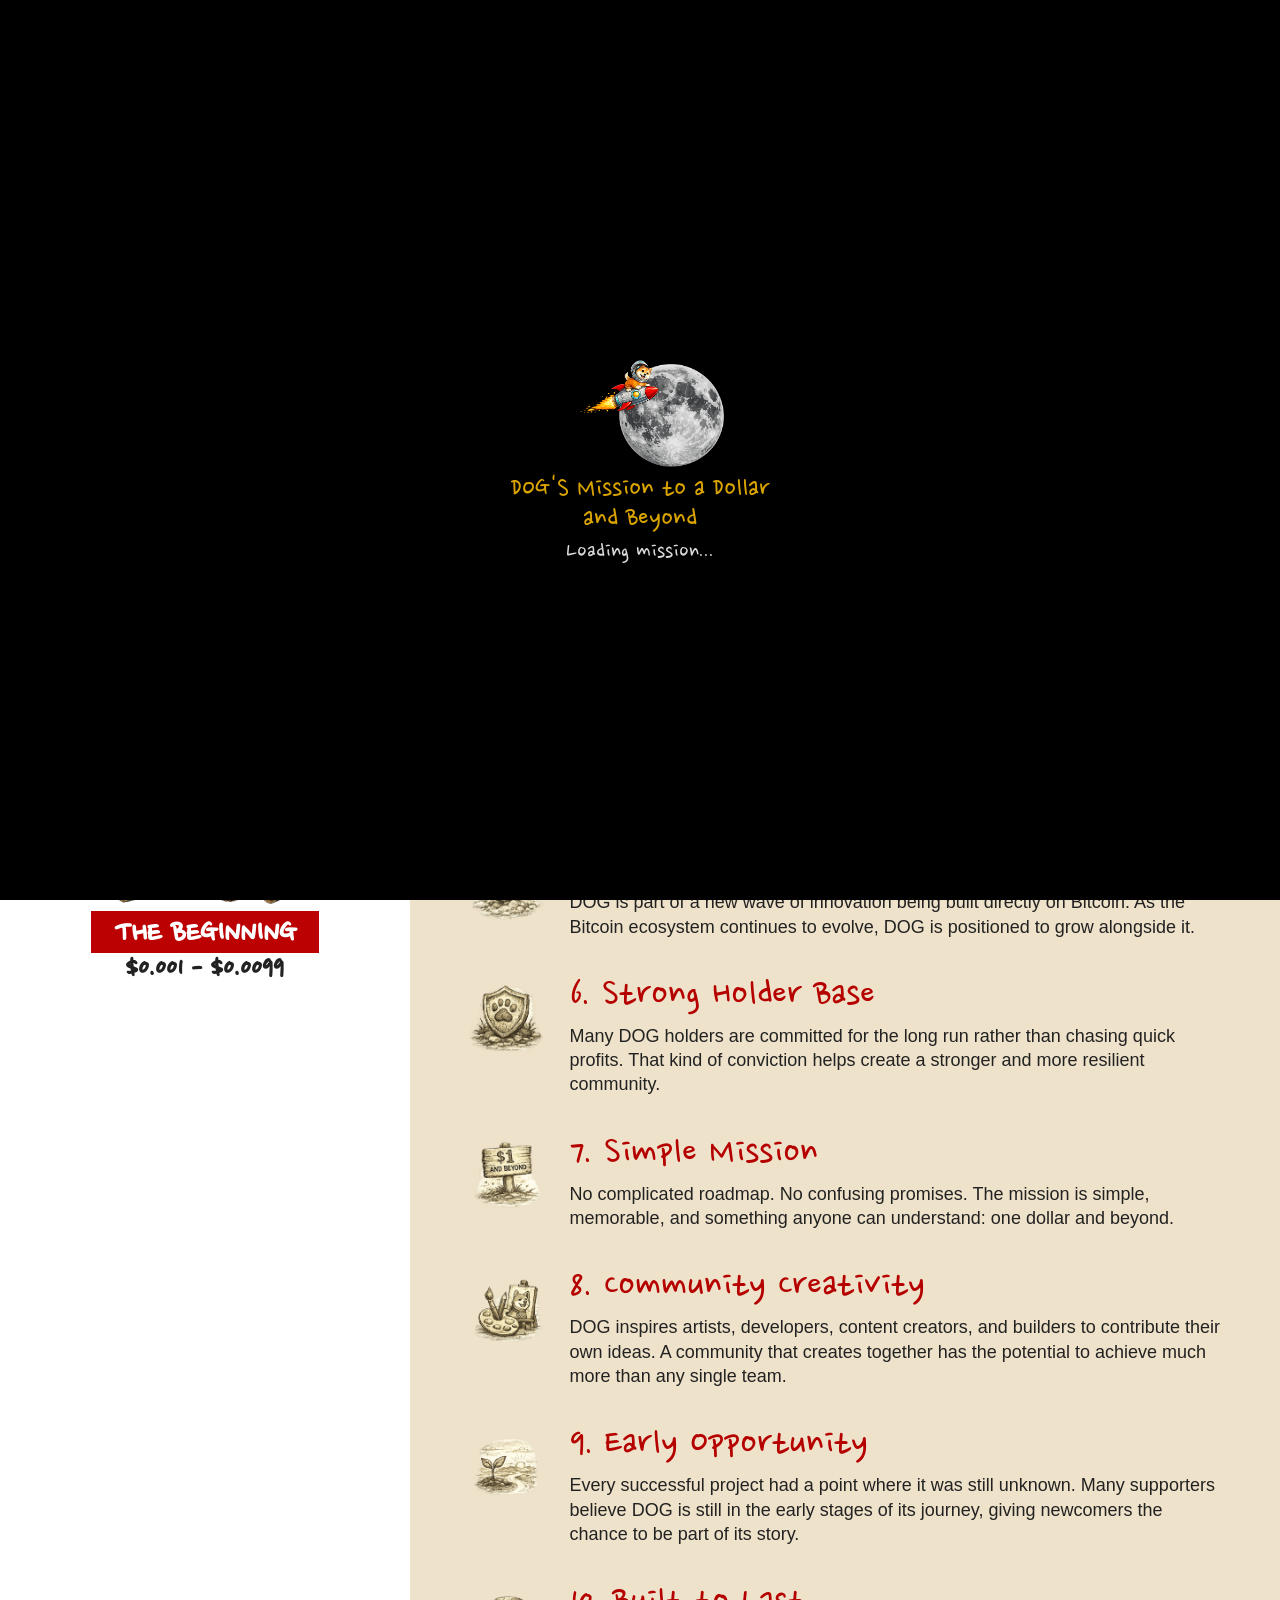
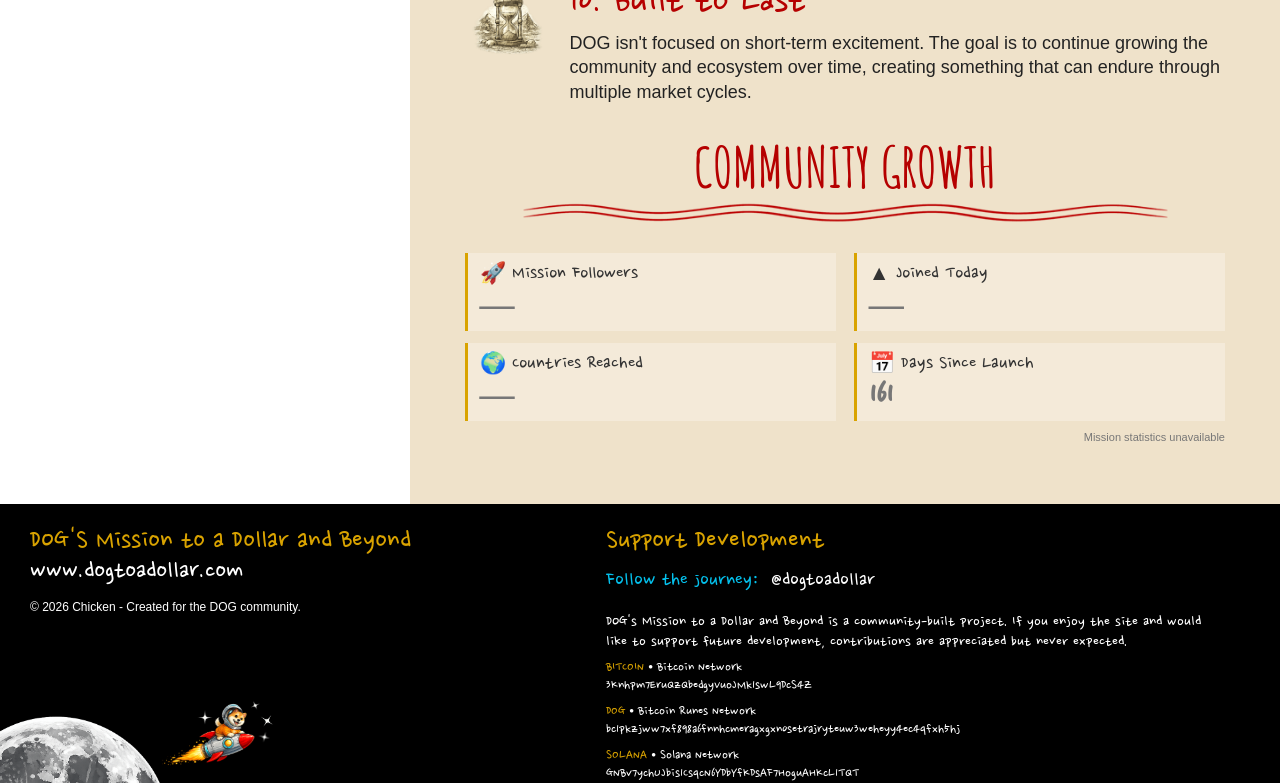
==== index.html @ cb87e54e "Update index.html" ====
<!DOCTYPE html>
<html lang="en">
<head>
    <meta charset="UTF-8">
    <meta name="viewport" content="width=device-width, initial-scale=1.0">
    
    <!-- Google tag (gtag.js) -->
    <script async src="https://www.googletagmanager.com/gtag/js?id=G-J57GBJNRJK"></script>
    <script>
    window.dataLayer = window.dataLayer || [];
    function gtag(){dataLayer.push(arguments);}
    gtag('js', new Date());

    gtag('config', 'G-J57GBJNRJK');
    </script>
    <link rel="icon" type="image/png" href="favicon.png">
    <link rel="preload" as="image" href="images/dog-rocket.png" fetchpriority="high">
    <link rel="preload" as="image" href="images/full-moon.png">
    <link rel="preload" as="image" href="images/dog-bottom.png">
    <link rel="preload" as="image" href="images/bg_bottom.png">
    <link rel="preload" as="image" href="images/bg_beginning.png">
    <link rel="preload" as="image" href="images/bg_momentum.png">
    <link rel="preload" as="image" href="images/bg_skybound.png">
    <link rel="preload" as="image" href="images/bg_moonbound.png">
    <link rel="stylesheet" href="css/style.css">
    <link rel="preconnect" href="https://fonts.googleapis.com">
    <link rel="preconnect" href="https://fonts.gstatic.com" crossorigin>
    <link href="https://fonts.googleapis.com/css2?family=Amatic+SC:wght@400;700&family=Nanum+Pen+Script&display=swap" rel="stylesheet">

    <!-- Primary Meta Tags -->
    <title>DOG to a Dollar and Beyond | $DOG on Bitcoin</title>

    <meta name="title" content="DOG's Mission to a Dollar and Beyond | $DOG on Bitcoin">

    <meta name="description" content="Follow $DOG on Bitcoin's mission to one dollar and beyond. Track the live price, explore every milestone, and join the journey.">

    <!-- Open Graph / Facebook / Discord / Telegram -->
    <meta property="og:type" content="website">
    <meta property="og:url" content="https://www.dogtoadollar.com/">
    <meta property="og:title" content="DOG's Mission to a Dollar and Beyond | $DOG on Bitcoin">
    <meta property="og:description" content="Follow $DOG on Bitcoin's mission to one dollar and beyond.">
    <meta property="og:image" content="https://www.dogtoadollar.com/images/social-preview.jpg">

    <!-- X (Twitter) -->
    <meta name="twitter:card" content="summary_large_image">
    <meta name="twitter:url" content="https://www.dogtoadollar.com/">
    <meta name="twitter:title" content="DOG's Mission to a Dollar and Beyond | $DOG on Bitcoin">
    <meta name="twitter:description" content="Follow $DOG on Bitcoin's mission to one dollar and beyond.">
    <meta name="twitter:image" content="https://www.dogtoadollar.com/images/social-preview.jpg">

    <!-- Canonical -->
    <link rel="canonical" href="https://www.dogtoadollar.com/">
</head>

<body class="is-loading">

<div id="siteLoader" class="site-loader" aria-live="polite">
    <div class="site-loader-inner">
        <div class="site-loader-art">
            <img src="images/full-moon.png" class="site-loader-moon" alt="">
            <img id="loaderRocketDog" src="images/dog-rocket.png" class="site-loader-rocket" alt="">
        </div>
        <div class="site-loader-title">DOG'S Mission to a Dollar and Beyond</div>
        <div class="site-loader-text">Loading mission...</div>
    </div>
</div>

<header class="top-banner">
    <div class="top-banner-content">
        <div class="site-title">DOG'S Mission to a Dollar and Beyond</div>
        <div class="site-url">www.dogtoadollar.com</div>
    </div>

    <img src="images/full-moon.png" class="banner-moon" alt="Moon" decoding="async">
    <div class="banner-rocket-wrap">
        <img id="rocketDog" src="images/dog-rocket.png" class="banner-rocket" alt="DOG riding a rocket">
    </div>
    <img src="images/star1.png" class="star star-1" alt="" decoding="async">
    <img src="images/star2.png" class="star star-2" alt="" decoding="async">
    <img src="images/star3.png" class="star star-3" alt="" decoding="async">
    <img src="images/star4.png" class="star star-4" alt="" decoding="async">
</header>

<section class="main-content">

    <div class="mobile-timeline">

        <div class="mobile-current-tag">CURRENT PHASE</div>

        <div class="mobile-carousel">

            <button class="mobile-timeline-arrow" id="mobilePrevPhase">
                ← Previous Phase
            </button>

            <div class="mobile-carousel-window">
                <div class="mobile-carousel-scene mobile-prev-scene"></div>
                <div class="mobile-carousel-scene mobile-current-scene"></div>
                <div class="mobile-carousel-scene mobile-next-scene"></div>
            </div>

            <button class="mobile-timeline-arrow" id="mobileNextPhase">
                Next Phase →
            </button>

        </div>  

        <div class="mobile-timeline-title">BUILDING MOMENTUM</div>
        <div class="mobile-timeline-price">$0.01 - $0.099</div>
        <div class="mobile-peek-message"></div>

    </div>

    <div class="timeline-panel">

        <div class="phase-scene phase-bottom">
            <div class="dog-scene-bottom phase-trigger" data-phase="bottom" role="button" tabindex="0">
                <img src="images/dog-bottom.png" class="phase-bottom-dog" alt="DOG at the bottom phase" decoding="async" fetchpriority="high">
                <img src="images/bottle.png" class="bottle" alt="Bottle" decoding="async">
                <img src="images/bowl.png" class="bowl" alt="Dog bowl" decoding="async">
                <img src="images/newspaper.png" class="newspaper" alt="Newspaper" decoding="async">
                <div class="phase-label-bottom">
                    <div class="phase-title">THE BOTTOM</div>
                    <div class="phase-price">$0.0001 - $0.00099</div>
                </div>
            </div>
        </div>

        <div class="timeline-dots" data-phase="bottom">
            <!--<img src="images/bottom_graphic.png" class="phase-environment" id="bottom-environment" alt="">-->

            <div class="timeline-marker">
                <div class="marker-badge">
                    <img src="images/arrow.png" class="marker-arrow" alt="Current position marker" decoding="async">
                    <div class="marker-text">HERE</div>
                </div>
                <img src="images/timeline-dog.png" class="marker-dog" alt="Current DOG position" decoding="async">
            </div>

            <button class="timeline-dot dot-1"></button>
            <button class="timeline-dot dot-2"></button>
            <button class="timeline-dot dot-3"></button>
            <button class="timeline-dot dot-4"></button>
            <button class="timeline-dot dot-5"></button>
        </div>

        <div class="phase-scene phase-beginning">
            <div class="dog-scene-beginning phase-trigger" data-phase="beginning" role="button" tabindex="0">
                <img src="images/dog-beginning.png" class="beginning-dog" alt="DOG beginning the journey" decoding="async" loading="lazy">
                <img src="images/books.png" class="books" alt="Books" decoding="async" loading="lazy">
                <img src="images/flashlight.png" class="flashlight" alt="Flashlight" decoding="async" loading="lazy">
                <div class="phase-label-beginning">
                    <div class="phase-title">THE BEGINNING</div>
                    <div class="phase-price">$0.001 - $0.0099</div>
                </div>
            </div>
        </div>

        <div class="timeline-dots-beginning" data-phase="beginning">
            <!--<img src="images/beginning_graphic.png" class="phase-environment" id="beginning-environment" alt="">-->

            <div class="timeline-marker">
                <div class="marker-badge">
                    <img src="images/arrow.png" class="marker-arrow" alt="Current position marker" decoding="async" loading="lazy">
                    <div class="marker-text">HERE</div>
                </div>
                <img src="images/timeline-dog.png" class="marker-dog" alt="Current DOG position" decoding="async" loading="lazy">
            </div>

            <button class="timeline-dot dot-1"></button>
            <button class="timeline-dot dot-2"></button>
            <button class="timeline-dot dot-3"></button>
            <button class="timeline-dot dot-4"></button>
            <button class="timeline-dot dot-5"></button>
        </div>

        <div class="phase-scene phase-momentum">
            <div class="dog-scene-momentum phase-trigger" data-phase="momentum" role="button" tabindex="0">
                <img src="images/dog-momentum.png" class="momentum-dog" alt="DOG building momentum" decoding="async" loading="lazy">
                <img src="images/dumbells.png" class="dumbells" alt="Dumbbells" decoding="async" loading="lazy">
                <img src="images/ball.png" class="ball" alt="Basketball" decoding="async" loading="lazy">
                <div class="phase-label-momentum">
                    <div class="phase-title">BUILDING MOMENTUM</div>
                    <div class="phase-price">$0.01 - $0.099</div>
                </div>
            </div>
        </div>

        <div class="timeline-dots-momentum" data-phase="momentum">
            <!--<img src="images/momentum_graphic.png" class="phase-environment" id="momentum-environment" alt="">-->

            <div class="timeline-marker">
                <div class="marker-badge">
                    <img src="images/arrow.png" class="marker-arrow" alt="Current position marker" decoding="async" loading="lazy">
                    <div class="marker-text">HERE</div>
                </div>
                <img src="images/timeline-dog.png" class="marker-dog" alt="Current DOG position" decoding="async" loading="lazy">
            </div>

            <button class="timeline-dot dot-1"></button>
            <button class="timeline-dot dot-2"></button>
            <button class="timeline-dot dot-3"></button>
            <button class="timeline-dot dot-4"></button>
            <button class="timeline-dot dot-5"></button>
        </div>

        <div class="phase-scene phase-skybound">
            <div class="dog-scene-skybound phase-trigger" data-phase="skybound" role="button" tabindex="0">
                <img src="images/dog-skybound.png" class="skybound-dog" alt="DOG reaching the sky" decoding="async" loading="lazy">
                <img src="images/bird.png" class="bird" alt="Bird" decoding="async" loading="lazy">
                <div class="phase-label-skybound">
                    <div class="phase-title">SKYBOUND</div>
                    <div class="phase-price">$0.10 - $0.99</div>
                </div>
            </div>
        </div>

        <div class="timeline-dots-skybound" data-phase="skybound">
            <!--<img src="images/skybound_graphic.png" class="phase-environment" id="skybound-environment" alt="">-->

            <div class="timeline-marker">
                <div class="marker-badge">
                    <img src="images/arrow.png" class="marker-arrow" alt="Current position marker" decoding="async" loading="lazy">
                    <div class="marker-text">HERE</div>
                </div>
                <img src="images/timeline-dog.png" class="marker-dog" alt="Current DOG position" decoding="async" loading="lazy">
            </div>

            <button class="timeline-dot dot-1"></button>
            <button class="timeline-dot dot-2"></button>
            <button class="timeline-dot dot-3"></button>
            <button class="timeline-dot dot-4"></button>
            <button class="timeline-dot dot-5"></button>
        </div>

        <div class="phase-scene phase-moonbound">
            <div class="dog-scene-moonbound phase-trigger" data-phase="moonbound" role="button" tabindex="0">
                <img src="images/dog-moonbound.png" class="moonbound-dog" alt="DOG on the moon" decoding="async" loading="lazy">
                <img src="images/moon.png" class="moon" alt="Moon" decoding="async" loading="lazy">
                <div class="phase-label-moonbound">
                    <div class="phase-title">MOONBOUND</div>
                    <div class="phase-price">$1.00+</div>
                </div>
            </div>
        </div>

    </div>

    <div class="content-panel">

        <!-- BOTTOM -->
        <div class="phase-content active" data-phase="bottom">
            <div class="right-phase-top">
                <div class="phase-info-top-right">
                    <h1 class="right-phase-title">THE BOTTOM</h1>
                    <div class="right-price-line">$0.00059 / +4.2% (24h)</div>
                    <div class="right-progress-row"><span class="progress-label">CURRENT PHASE PROGRESS</span><div class="progress-track"><div class="progress-fill"></div></div><span class="progress-percent">0%</span></div>
                    <div class="right-progress-row"><span class="progress-label">TO A DOLLAR</span><div class="progress-track"><div class="progress-fill"></div></div><span class="progress-percent">0%</span></div>
                </div>
            </div>

            <div class="bottom-hero">
                <div class="bottom-hero-scene bottom-hero-scene-with-bg">
                    <img src="images/bg_bottom.png" class="hero-bottom-background" alt="" aria-hidden="true" decoding="async">

                    <div class="hero-bottom-foreground">
                        <img src="images/dog-bottom.png" class="hero-bottom-dog" alt="DOG at the bottom phase" decoding="async" fetchpriority="high">
                        <img src="images/bottle.png" class="hero-bottle" alt="Bottle" decoding="async">
                        <img src="images/bowl.png" class="hero-bowl" alt="Dog bowl" decoding="async">
                        <img src="images/newspaper.png" class="hero-newspaper" alt="Newspaper" decoding="async">
                    </div>
                </div>
            </div>

            <div class="bottom-quote-section">
                <div class="bottom-phrase">EVERY MOON MISSION STARTS ON THE GROUND</div>
                <img src="images/divider.png" class="bottom-divider" alt="" decoding="async" loading="lazy">
            </div>

            <div class="phase-info">
                <div class="phase-meta">
                    <div>Phase: 1 of 5</div>
                    <div>Name: The Bottom</div>
                    <div>Price Range: $0.0001 - $0.00099</div>
                    <div>Era: Accumulation</div>
                    <div>Next Phase: The Beginning</div>
                </div>
                <div class="phase-copy">
                    <p>Things may look rough right now. DOG's hoodie is torn, his pockets are empty, and the road ahead seems long. But every legendary journey has a rough beginning, and this is ours.</p>
                    <p>Many in the community see moments like these as opportunities rather than setbacks. While the price may be down, the DOG community remains strong, passionate, and committed to the mission.</p>
                    <p>DOG isn't defeated. He's simply taking a breather before the climb.</p>
                    <p class="financial-note">Not financial advice. Always do your own research.</p>
                </div>
            </div>
        </div>

        <!-- BEGINNING -->
        <div class="phase-content" data-phase="beginning">
            <div class="right-phase-top">
                <div class="phase-info-top-right">
                    <h1 class="right-phase-title">THE BEGINNING</h1>
                    <div class="right-price-line">$0.00059 / +4.2% (24h)</div>
                    <div class="right-progress-row"><span class="progress-label">CURRENT PHASE PROGRESS</span><div class="progress-track"><div class="progress-fill"></div></div><span class="progress-percent">0%</span></div>
                    <div class="right-progress-row"><span class="progress-label">TO A DOLLAR</span><div class="progress-track"><div class="progress-fill"></div></div><span class="progress-percent">0%</span></div>
                </div>
            </div>

            <div class="bottom-hero">
                <div class="bottom-hero-scene phase-hero-scene-with-bg">
                    <img src="images/bg_beginning.png" class="phase-hero-background hero-beginning-background" alt="" aria-hidden="true" decoding="async" loading="lazy">

                    <div class="phase-hero-foreground">
                        <img src="images/dog-beginning.png" class="hero-beginning-dog" alt="DOG beginning the journey" decoding="async" loading="lazy">
                        <img src="images/books.png" class="hero-books" alt="Books" decoding="async" loading="lazy">
                        <img src="images/flashlight.png" class="hero-flashlight" alt="Flashlight" decoding="async" loading="lazy">
                    </div>
                </div>
            </div>

            <div class="bottom-quote-section">
                <div class="bottom-phrase">SMALL ROOTS GROW THE STRONGEST TREES.</div>
                <img src="images/divider.png" class="bottom-divider" alt="" decoding="async" loading="lazy">
            </div>

            <div class="phase-info">
                <div class="phase-meta">
                    <div>Phase: 2 of 5</div>
                    <div>Name: The Beginning</div>
                    <div>Price Range: $0.001 - $0.0099</div>
                    <div>Era: Awakening</div>
                    <div>Next Phase: Building Momentum</div>
                </div>
                <div class="phase-copy">
                    <p>Every great journey begins with a first step, and DOG is now moving forward with purpose. What was once only an idea is becoming a growing community united by a shared vision.</p>
                    <p>This is the stage where foundations are built, new supporters arrive, and momentum begins to grow. Every milestone helps move the mission forward.</p>
                    <p>The strength of DOG comes from the community, the vision, and the determination to keep building.</p>
                    <p>DOG isn't waiting for opportunity. He's creating it.</p>
                    <p class="financial-note">Not financial advice. Always do your own research.</p>
                </div>
            </div>
        </div>

        <!-- MOMENTUM -->
        <div class="phase-content" data-phase="momentum">
            <div class="right-phase-top">
                <div class="phase-info-top-right">
                    <h1 class="right-phase-title">BUILDING MOMENTUM</h1>
                    <div class="right-price-line">$0.00059 / +4.2% (24h)</div>
                    <div class="right-progress-row"><span class="progress-label">CURRENT PHASE PROGRESS</span><div class="progress-track"><div class="progress-fill"></div></div><span class="progress-percent">0%</span></div>
                    <div class="right-progress-row"><span class="progress-label">TO A DOLLAR</span><div class="progress-track"><div class="progress-fill"></div></div><span class="progress-percent">0%</span></div>
                </div>
            </div>

            <div class="bottom-hero">
                <div class="bottom-hero-scene phase-hero-scene-with-bg">
                    <img src="images/bg_momentum.png" class="phase-hero-background hero-momentum-background" alt="" aria-hidden="true" decoding="async" loading="lazy">

                    <div class="phase-hero-foreground">
                        <img src="images/dog-momentum.png" class="hero-momentum-dog" alt="DOG building momentum" decoding="async" loading="lazy">
                        <img src="images/dumbells.png" class="hero-dumbells" alt="Dumbbells" decoding="async" loading="lazy">
                        <img src="images/ball.png" class="hero-ball" alt="Basketball" decoding="async" loading="lazy">
                    </div>
                </div>
            </div>

            <div class="bottom-quote-section">
                <div class="bottom-phrase">THE WHEELS ARE TURNING NOW</div>
                <img src="images/divider.png" class="bottom-divider" alt="" decoding="async" loading="lazy">
            </div>

            <div class="phase-info">
                <div class="phase-meta">
                    <div>Phase: 3 of 5</div>
                    <div>Name: Building Momentum</div>
                    <div>Price Range: $0.01 - $0.099</div>
                    <div>Era: Expansion</div>
                    <div>Next Phase: Skybound</div>
                </div>
                <div class="phase-copy">
                    <p>DOG is picking up speed. The foundation has been built, the community is growing, and excitement is spreading further with each passing day.</p>
                    <p>More people are discovering the mission, sharing the vision, and helping push the project forward. Every new supporter adds strength to the journey.</p>
                    <p>The energy around DOG continues to build, fueled by a community that believes bigger things are ahead.</p>
                    <p>DOG isn't slowing down. He's gaining momentum.</p>
                    <p class="financial-note">Not financial advice. Always do your own research.</p>
                </div>
            </div>
        </div>

        <!-- SKYBOUND -->
        <div class="phase-content" data-phase="skybound">
            <div class="right-phase-top">
                <div class="phase-info-top-right">
                    <h1 class="right-phase-title">SKYBOUND</h1>
                    <div class="right-price-line">$0.00059 / +4.2% (24h)</div>
                    <div class="right-progress-row"><span class="progress-label">CURRENT PHASE PROGRESS</span><div class="progress-track"><div class="progress-fill"></div></div><span class="progress-percent">0%</span></div>
                    <div class="right-progress-row"><span class="progress-label">TO A DOLLAR</span><div class="progress-track"><div class="progress-fill"></div></div><span class="progress-percent">0%</span></div>
                </div>
            </div>

            <div class="bottom-hero">
                <div class="bottom-hero-scene phase-hero-scene-with-bg">
                    <img src="images/bg_skybound.png" class="phase-hero-background hero-skybound-background" alt="" aria-hidden="true" decoding="async" loading="lazy">

                    <div class="phase-hero-foreground">
                        <img src="images/dog-skybound.png" class="hero-skybound-dog" alt="DOG reaching the sky" decoding="async" loading="lazy">
                        <img src="images/bird.png" class="hero-bird" alt="Bird" decoding="async" loading="lazy">
                    </div>
                </div>
            </div>

            <div class="bottom-quote-section">
                <div class="bottom-phrase">WHAT ONCE SEEMED DISTANT IS NOW WITHIN REACH</div>
                <img src="images/divider.png" class="bottom-divider" alt="" decoding="async" loading="lazy">
            </div>

            <div class="phase-info">
                <div class="phase-meta">
                    <div>Phase: 4 of 5</div>
                    <div>Name: Skybound</div>
                    <div>Price Range: $0.10 - $0.99</div>
                    <div>Era: Acceleration</div>
                    <div>Next Phase: Moonbound</div>
                </div>
                <div class="phase-copy">
                    <p>DOG has left the ground behind and is reaching new heights. What started as a vision is now gaining attention from across the crypto space.</p>
                    <p>The community is stronger than ever, and the excitement surrounding the project continues to grow. Each milestone brings new opportunities and greater visibility.</p>
                    <p>With momentum on his side and supporters behind him, DOG is aiming higher than ever before.</p>
                    <p>The sky is no longer the limit. It's the destination.</p>
                    <p class="financial-note">Not financial advice. Always do your own research.</p>
                </div>
            </div>
        </div>

        <!-- MOONBOUND -->
        <div class="phase-content" data-phase="moonbound">
            <div class="right-phase-top">
                <div class="phase-info-top-right">
                    <h1 class="right-phase-title">MOONBOUND</h1>
                    <div class="right-price-line">$0.00059 / +4.2% (24h)</div>
                    <div class="right-progress-row"><span class="progress-label">CURRENT PHASE PROGRESS</span><div class="progress-track"><div class="progress-fill"></div></div><span class="progress-percent">0%</span></div>
                    <div class="right-progress-row"><span class="progress-label">TO A DOLLAR</span><div class="progress-track"><div class="progress-fill"></div></div><span class="progress-percent">0%</span></div>
                </div>
            </div>

            <div class="bottom-hero">
                <div class="bottom-hero-scene phase-hero-scene-with-bg">
                    <img src="images/bg_moonbound.png" class="phase-hero-background hero-moonbound-background" alt="" aria-hidden="true" decoding="async" loading="lazy">

                    <div class="phase-hero-foreground">
                        <img src="images/dog-moonbound.png" class="hero-moonbound-dog" alt="DOG on the moon" decoding="async" loading="lazy">
                    </div>
                </div>
            </div>

            <div class="bottom-quote-section">
                <div class="bottom-phrase">THE STARS WERE ALWAYS CLOSER THAN THEY APPEARED</div>
                <img src="images/divider.png" class="bottom-divider" alt="" decoding="async" loading="lazy">
            </div>

            <div class="phase-info">
                <div class="phase-meta">
                    <div>Phase: 5 of 5</div>
                    <div>Name: Moonbound</div>
                    <div>Price Range: $1.00+</div>
                    <div>Era: Legacy</div>
                    <div>Next Phase: Coming Soon</div>
                </div>
                <div class="phase-copy">
                    <p>DOG has reached the moon. The $1 milestone that once felt like a distant dream is now a reality, made possible by a community that believed in the mission from the very beginning.</p>
                    <p>Every step, challenge, and victory helped shape the journey. Together, the community turned an ambitious goal into something real.</p>
                    <p>But this isn't the end. Great communities don't stop after reaching a milestone. They continue to build, grow, and aim even higher. DOG reached the moon. The next chapter starts now.</p>
                    <p class="financial-note">Not financial advice. Always do your own research.</p>
                </div>
            </div>
        </div>

        <div class="belief-section">
            <div class="belief-quote-section">
                <div class="belief-heading">WHY WE BELIEVE IN DOG</div>
                <img src="images/divider.png" class="belief-divider" alt="" decoding="async" loading="lazy">
            </div>

            <div class="belief-item">
                <img src="images/why-1.png" class="belief-image" alt="Native to Bitcoin" decoding="async" loading="lazy">
                <div class="belief-content">
                    <div class="belief-title">1. Native to Bitcoin</div>
                    <div class="belief-text">DOG is part of the Bitcoin ecosystem through Runes, giving it exposure to the largest and most established blockchain network in the world.</div>
                </div>
            </div>

            <div class="belief-item">
                <img src="images/why-2.png" class="belief-image" alt="Community Driven" decoding="async" loading="lazy">
                <div class="belief-content">
                    <div class="belief-title">2. Community Driven</div>
                    <div class="belief-text">DOG's greatest asset isn't technology, it's the dedicated community that continues to support the project and drive its growth.</div>
                </div>
            </div>

            <div class="belief-item">
                <img src="images/why-3.png" class="belief-image" alt="Fair and widely distributed" decoding="async" loading="lazy">
                <div class="belief-content">
                    <div class="belief-title">3. Fair & Widely Distributed</div>
                    <div class="belief-text">Many supporters value DOG's fair and broad distribution, which has helped create a strong foundation for the community.</div>
                </div>
            </div>

            <div class="belief-item">
                <img id="creator-icon" src="images/why-4.png" class="belief-image" alt="Creator-led vision" decoding="async" loading="lazy">
                <div class="belief-content">
                    <div class="belief-title">4. Creator-Led Vision</div>
                    <div class="belief-text">
                        $DOG was created by
                        <a id="leonidas-link" href="https://x.com/LeonidasNFT" target="_blank" rel="noopener noreferrer">@LeonidasNFT</a>,
                        whose transparency, authenticity, and ongoing involvement have helped build one of the strongest and most trusted communities in the Bitcoin ecosystem.
                    </div>
                </div>
            </div>

            <div class="belief-item">
                <img src="images/why-5.png" class="belief-image" alt="Bitcoin's next chapter" decoding="async" loading="lazy">
                <div class="belief-content">
                    <div class="belief-title">5. Bitcoin's Next Chapter</div>
                    <div class="belief-text">DOG is part of a new wave of innovation being built directly on Bitcoin. As the Bitcoin ecosystem continues to evolve, DOG is positioned to grow alongside it.</div>
                </div>
            </div>

            <div class="belief-item">
                <img src="images/why-6.png" class="belief-image" alt="Strong holder base" decoding="async" loading="lazy">
                <div class="belief-content">
                    <div class="belief-title">6. Strong Holder Base</div>
                    <div class="belief-text">Many DOG holders are committed for the long run rather than chasing quick profits. That kind of conviction helps create a stronger and more resilient community.</div>
                </div>
            </div>

            <div class="belief-item">
                <img src="images/why-7.png" class="belief-image" alt="Simple mission" decoding="async" loading="lazy">
                <div class="belief-content">
                    <div class="belief-title">7. Simple Mission</div>
                    <div class="belief-text">No complicated roadmap. No confusing promises. The mission is simple, memorable, and something anyone can understand: one dollar and beyond.</div>
                </div>
            </div>

            <div class="belief-item">
                <img src="images/why-8.png" class="belief-image" alt="Community creativity" decoding="async" loading="lazy">
                <div class="belief-content">
                    <div class="belief-title">8. Community Creativity</div>
                    <div class="belief-text">DOG inspires artists, developers, content creators, and builders to contribute their own ideas. A community that creates together has the potential to achieve much more than any single team.</div>
                </div>
            </div>

            <div class="belief-item">
                <img src="images/why-9.png" class="belief-image" alt="Early opportunity" decoding="async" loading="lazy">
                <div class="belief-content">
                    <div class="belief-title">9. Early Opportunity</div>
                    <div class="belief-text">Every successful project had a point where it was still unknown. Many supporters believe DOG is still in the early stages of its journey, giving newcomers the chance to be part of its story.</div>
                </div>
            </div>

            <div class="belief-item">
                <img src="images/why-10.png" class="belief-image" alt="Built to last" decoding="async" loading="lazy">
                <div class="belief-content">
                    <div class="belief-title">10. Built to Last</div>
                    <div class="belief-text">DOG isn't focused on short-term excitement. The goal is to continue growing the community and ecosystem over time, creating something that can endure through multiple market cycles.</div>
                </div>
            </div>

            <section class="mission-progress" aria-labelledby="missionProgressTitle">
                <div class="belief-quote-section mission-progress-title-block">
                    <div class="belief-heading" id="missionProgressTitle">COMMUNITY GROWTH</div>
                    <img src="images/divider.png" class="belief-divider" alt="" decoding="async" loading="lazy">
                </div>

                <div class="mission-progress-grid">
                    <div class="mission-progress-stat">
                        <div class="mission-progress-label">🚀 Mission Followers</div>
                        <div class="mission-progress-value" id="missionFollowersNumber" aria-live="polite">—</div>
                    </div>

                    <div class="mission-progress-stat">
                        <div class="mission-progress-label">▲ Joined Today</div>
                        <div class="mission-progress-value mission-progress-positive" id="missionFollowersToday">—</div>
                    </div>

                    <div class="mission-progress-stat">
                        <div class="mission-progress-label">🌍 Countries Reached</div>
                        <div class="mission-progress-value" id="missionCountriesReached">—</div>
                    </div>

                    <div class="mission-progress-stat">
                        <div class="mission-progress-label">📅 Days Since Launch</div>
                        <div class="mission-progress-value" id="missionDaysSinceLaunch">—</div>
                    </div>
                </div>

                <div class="mission-progress-updated" id="missionProgressUpdated">
                    Updated every 15 minutes
                </div>
            </section>

            </div>
            
        </div>

    </div>

</section>

<footer class="site-footer">

    <div class="footer-left">
        <div class="footer-site-title">DOG'S Mission to a Dollar and Beyond</div>
        <div class="footer-site-url">www.dogtoadollar.com</div>
        <div class="footer-copyright">© 2026 Chicken - Created for the DOG community.</div>

        <img src="images/full-moon.png" class="footer-moon" alt="Moon" decoding="async" loading="lazy">
        <img id="footerRocketDog" src="images/dog-rocket.png" class="footer-rocket" alt="DOG riding a rocket" decoding="async" loading="lazy">
        <img src="images/star1.png" class="footer-star footer-star-1" alt="" decoding="async" loading="lazy">
        <img src="images/star2.png" class="footer-star footer-star-2" alt="" decoding="async" loading="lazy">
        <img src="images/star3.png" class="footer-star footer-star-3" alt="" decoding="async" loading="lazy">
        <img src="images/star4.png" class="footer-star footer-star-4" alt="" decoding="async" loading="lazy">
    </div>

    <div class="footer-right">
        
        <div class="footer-support-title">Support Development</div>

        <div class="footer-follow">
            Follow the journey:
            <a href="https://x.com/dogtoadollar"
            target="_blank"
            rel="noopener noreferrer">
                @dogtoadollar
            </a>
        </div>

        <p class="footer-support-copy">
            DOG's Mission to a Dollar and Beyond is a community-built project.
            If you enjoy the site and would like to support future development,
            contributions are appreciated but never expected.
        </p>

        <div class="footer-wallet">
            <span>BITCOIN</span> • Bitcoin Network<br>
            3Knhpm7EruQzQbedgyVuoJMk1swL9DcS4Z
        </div>

        <div class="footer-wallet">
            <span>DOG</span> • Bitcoin Runes Network<br>
            bc1pkzjww7xf898a6fnnhcmeragxgxn0setrajryteuw3weheyy4ec4qfxh5hj
        </div>

        <div class="footer-wallet">
            <span>SOLANA</span> • Solana Network<br>
            GNBv7ychUJbis1CsqcN6YDbYfKDsAF7HoguAHKcL1TQT
        </div>

    </div>

</footer>

<script src="js/app.js"></script>

</body>
</html>
---- css/style.css ----
*{
    margin:0;
    padding:0;
    box-sizing:border-box;
}

body{
    background:#000;
    font-family:Avenir, Arial, sans-serif;
}

/* HEADER */

.top-banner{
    width:100%;
    max-width:1600px;
    height:106px;
    margin:0 auto;
    background:#000;
    display:flex;
    align-items:center;
    padding-left:30px;
    position:relative;
    overflow:hidden;
}

.top-banner-content{
    display:flex;
    flex-direction:column;
    z-index:10;
}

.site-title,
.site-url{
    opacity:0;
    transform:translateX(-40px);
    animation-fill-mode:forwards;
}

.site-title{
    font-family:'Nanum Pen Script', cursive;
    font-size:34px;
    color:#d9a300;
    line-height:0.9;
    animation:titleReveal 0.8s ease-out forwards;
}

.site-url{
    font-family:'Nanum Pen Script', cursive;
    font-size:28px;
    color:#fff;
    line-height:0.9;
    margin-top:-2px;
    animation:titleReveal 0.8s ease-out forwards;
    animation-delay:0.4s;
}

.banner-moon{
    position:absolute;
    right:-110px;
    bottom:-110px;
    width:220px;
    z-index:1;
    pointer-events:none;
    animation:moonRotate 240s linear infinite;
}

.banner-rocket-wrap{
    position:absolute;
    right:140px;
    bottom:15px;
    z-index:2;
    pointer-events:none;
    animation:rocketLaunch 2.5s ease-out forwards;
}

.banner-rocket{
    width:100px;
    display:block;
    animation:rocketFloat 6s ease-in-out infinite;
}

.star{
    position:absolute;
    z-index:3;
    pointer-events:none;
    opacity:0;
}

.star-1{
    width:18px;
    right:117px;
    bottom:79px;
    animation:starTwinkle 41s ease-in-out infinite;
}

.star-2{
    width:14px;
    right:138px;
    bottom:81px;
    animation:starTwinkle 53s ease-in-out infinite;
}

.star-3{
    width:20px;
    right:103px;
    bottom:48px;
    animation:starTwinkle 47s ease-in-out infinite;
}

.star-4{
    width:17px;
    right:119px;
    bottom:61px;
    animation:starTwinkle 61s ease-in-out infinite;
}

/* MAIN LAYOUT */

.main-content{
    width:100%;
    max-width:1600px;
    min-height:100vh;
    margin:0 auto;
    display:flex;
    position:relative;
    background:#fff;
}

.timeline-panel{
    width:32%;
    min-height:100vh;
    position:relative;
    background:#fff;
    padding-bottom:80px;
}

.content-panel{
    width:68%;
    min-height:100vh;
    background:#efe2ca;
    position:relative;
}

/* LEFT TIMELINE */

.phase-scene{
    width:100%;
    height:auto;
    position:relative;
}

.phase-trigger{
    cursor:pointer;
}

.timeline-dot{
    position:absolute;
    border:0;
    padding:0;
    border-radius:50%;
    background:#d9a300;
    cursor:default;
    pointer-events:none;
}

.dot-1{ width:13px; height:13px; left:95px; top:0; }
.dot-2{ width:18px; height:18px; left:110px; top:39px; }
.dot-3{ width:24px; height:24px; left:117px; top:84px; }
.dot-4{ width:18px; height:18px; left:105px; top:137px; }
.dot-5{ width:13px; height:13px; left:95px; top:184px; }

.timeline-dots,
.timeline-dots-beginning,
.timeline-dots-momentum,
.timeline-dots-skybound{
    position:relative;
    width:210px;
    margin:65px auto 0;
}

.timeline-dots{
    height:160px;
}

.timeline-dots-beginning,
.timeline-dots-momentum,
.timeline-dots-skybound{
    height:220px;
}

/*.phase-environment{
    position:absolute;
    z-index:1;
    pointer-events:none;
}

#bottom-environment,
#beginning-environment,
#momentum-environment,
#skybound-environment{
    width:100px;
    left:0;
    top:33px;
}*/

/* LEFT DOG SCENES */

.dog-scene-bottom,
.dog-scene-beginning,
.dog-scene-momentum,
.dog-scene-skybound{
    position:relative;
    width:210px;
    height:260px;
    margin:50px auto 0;
}

.dog-scene-momentum,
.dog-scene-skybound{
    margin-top:0;
}

.dog-scene-moonbound{
    position:relative;
    width:100px;
    height:330px;
    margin:0 auto;
}

.phase-bottom-dog{
    position:absolute;
    width:210px;
    left:0;
    top:0;
    z-index:1;
}

.beginning-dog{
    position:absolute;
    width:155px;
    left:32px;
    top:8px;
    z-index:1;
}

.momentum-dog{
    position:absolute;
    width:125px;
    left:34px;
    top:0;
    z-index:1;
}

.skybound-dog{
    position:absolute;
    width:238px;
    left:0;
    top:29px;
    z-index:1;
}

.moonbound-dog{
    position:absolute;
    width:183px;
    left:0;
    top:-12px;
    z-index:3;
}

.bottle{ position:absolute; width:42px; left:0; top:100px; z-index:3; }
.bowl{ position:absolute; width:80px; left:145px; top:165px; z-index:4; }
.newspaper{ position:absolute; width:85px; left:-2px; top:172px; z-index:2; }
.books{ position:absolute; width:85px; left:-15px; top:146px; z-index:1; }
.flashlight{ position:absolute; width:75px; left:156px; top:160px; z-index:2; }
.dumbells{ position:absolute; width:85px; left:-6px; top:142px; z-index:2; }
.ball{ position:absolute; width:71px; left:140px; top:145px; z-index:2; }
.bird{ position:absolute; width:85px; left:0; top:17px; z-index:2; }
.moon{ position:absolute; width:197px; left:-46px; top:140px; z-index:2; }

/* LEFT LABELS */

.phase-label-bottom,
.phase-label-beginning,
.phase-label-momentum,
.phase-label-skybound,
.phase-label-moonbound{
    position:absolute;
    left:50%;
    top:220px;
    text-align:center;
    transform:translateX(-50%);
}

.phase-label-bottom,
.phase-label-momentum,
.phase-label-skybound,
.phase-label-moonbound{
    width:205px;
}

.phase-label-beginning{
    width:235px;
}

.phase-title{
    display:inline-block;
    background:#bb0101;
    color:#fff;
    font-family:'Nanum Pen Script', cursive;
    font-size:35px;
    font-weight:700;
    padding:6px 23px 1px;
}

.phase-price{
    margin-top:1px;
    color:#222;
    font-family:'Nanum Pen Script', cursive;
    font-size:30px;
    font-weight:600;
}

/* RIGHT CONTENT */

.phase-content{
    display:none;
}

.phase-content.active{
    display:block;
}

.right-phase-top{
    padding-top:45px;
}

.phase-info-top-right{
    margin: 0px 35px 0px 35px;
}

.right-phase-title{
    font-family:'Nanum Pen Script', cursive;
    font-size:64px;
    line-height:1;
    color:#b50000;
    margin:0;
    font-weight:400;
    text-align:right;
}

.right-price-line{
    display:block;
    width:fit-content;
    margin:6px 0 8px auto;
    font-family:'Nanum Pen Script', cursive;
    font-size:42px;
    line-height:1;
    color:#fff;
    padding: 9px 16px 4px 16px;
    text-align:right;
    clear:both;
}

.right-price-line.price-up{
    background: #1c7308;
}

.right-price-line.price-down{
    background:#bb0101;
}

.right-progress-row{
    display:flex;
    justify-content:flex-end;
    align-items:center;
    gap:8px;
    margin-top:4px;
}

.progress-label,
.progress-percent{
    font-family:'Nanum Pen Script', cursive;
    font-size:22px;
    line-height:1;
    color:#000;
}

.progress-track{
    width:170px;
    height:22px;
    background:#000;
}

.progress-fill{
    width:0;
    height:100%;
    background:#d99600;
}

.progress-percent{
    width:32px;
    text-align:left;
}

/* RIGHT HERO SHARED */

.bottom-hero{
    width:100%;
    height:410px;
    display:flex;
    justify-content:center;
    margin-top:5px;
}

.bottom-hero-scene{
    position:relative;
    width:520px;
    height:410px;
    margin:0 auto;
}

/* RIGHT HERO - BOTTOM */

.bottom-hero-scene-with-bg{
    width:620px;
    overflow:visible;
    isolation:isolate;
}

.hero-bottom-background{
    position:absolute;
    width:700px;
    height:auto;
    left:50%;
    top:49%;
    transform:translate(-50%, -50%);
    z-index:0;
    opacity:.96;
    pointer-events:none;
    user-select:none;
    filter:brightness(.9) saturate(.95) contrast(.96);
}

.hero-bottom-foreground{
    position:absolute;
    width:520px;
    height:410px;
    left:50%;
    top:0;
    margin-left:-260px;
    z-index:2;
}

/* RIGHT HERO - SHARED PHASE BACKGROUNDS */

.phase-hero-scene-with-bg{
    width:620px;
    overflow:visible;
    isolation:isolate;
}

.phase-hero-background{
    position:absolute;
    width:700px;
    height:auto;
    left:50%;
    top:49%;
    transform:translate(-50%, -50%);
    z-index:0;
    opacity:.96;
    pointer-events:none;
    user-select:none;
}

.phase-hero-foreground{
    position:absolute;
    width:520px;
    height:410px;
    left:50%;
    top:0;
    margin-left:-260px;
    z-index:2;
}

.hero-beginning-background{
    filter:brightness(.96) saturate(.95) contrast(.98);
}

.hero-momentum-background{
    filter:brightness(1.02) saturate(1.02) contrast(.98);
}

.hero-skybound-background{
    filter:brightness(1.02) saturate(.96) contrast(.96);
}

.hero-moonbound-background{
    filter:brightness(.9) saturate(.92) contrast(1.02);
}

.hero-bottom-dog{
    position:absolute;
    width:420px;
    left:50px;
    top:0;
    z-index:1;
}

.hero-bottle{
    position:absolute;
    width:84px;
    left:50px;
    top:200px;
    z-index:3;
}

.hero-bowl{
    position:absolute;
    width:160px;
    left:340px;
    top:330px;
    z-index:4;
}

.hero-newspaper{
    position:absolute;
    width:170px;
    left:46px;
    top:344px;
    z-index:2;
}

/* RIGHT HERO - BEGINNING */

.hero-beginning-dog {
    position: absolute;
    width: 297px;
    left: 119px;
    top: 10px;
    z-index: 1;
}

.hero-books{
position: absolute;
    width: 170px;
    left: 21px;
    top: 270px;
    z-index: 1;
}

.hero-flashlight{
position: absolute;
    width: 150px;
    left: 362px;
    top: 296px;
    z-index: 2;
}

/* RIGHT HERO - MOMENTUM */

.hero-momentum-dog{
    position: absolute;
    width: 240px;
    left: 127px;
    top: 0px;
    z-index: 1;
}

.hero-dumbells{
    position: absolute;
    width: 156px;
    left: 38px;
    top: 272px;
    z-index: 2;
}

.hero-ball{
    position: absolute;
    width: 122px;
    left: 342px;
    top: 290px;
    z-index: 2;
}

/* RIGHT HERO - SKYBOUND */

.hero-skybound-dog{
    position:absolute;
    width:476px;
    left:50px;
    top:58px;
    z-index:1;
}

.hero-bird{
    position: absolute;
    width: 170px;
    left: 13px;
    top: 55px;
    z-index: 2;
}

/* RIGHT HERO - MOONBOUND */

.hero-moonbound-dog{
    position: absolute;
    width: 333px;
    left: 135px;
    top: 24px;
    z-index: 3;
}

.hero-moon{
    position: absolute;
    width: 394px;
    left: 63px;
    top: 262px;
    z-index: 2;
}

/* HEADINGS / DIVIDERS */

.bottom-quote-section,
.belief-quote-section{
    width:fit-content;
    max-width:90%;
    margin:0 auto;
    text-align:center;
}

.bottom-phrase,
.belief-heading{
    font-family:'Amatic SC', cursive;
    font-size:clamp(38px, 5vw, 55px);
    line-height:1;
    color:#b50000;
    font-weight:700;
}

.bottom-divider,
.belief-divider{
    display:block;
    width:100%;
    margin-top:0;
}

/* PHASE DETAILS */

.phase-info{
    width:100%;
    margin:35px auto 0;
    padding:0 55px;
    text-align:left;
}

.phase-meta{
    font-family:'Nanum Pen Script', cursive;
    font-size:28px;
    line-height:1.05;
    color:#000;
    margin-bottom:28px;
}

.phase-copy{
    font-family:Avenir, Arial, sans-serif;
    font-size:19px;
    line-height:1.35;
    color:#222;
}

.phase-copy p{
    margin-bottom:24px;
}

.financial-note{
    color:#b50000;
    font-style:italic;
}

/* WHY WE BELIEVE */

.belief-section{
    width:100%;
    margin-top:35px;
    padding:0 55px 60px;
    text-align:left;
}

.belief-divider{
    margin-bottom:40px;
}

.belief-item{
    display:flex;
    align-items:flex-start;
    gap:20px;
    margin-bottom:35px;
}

.belief-image{
    width:85px;
    flex-shrink:0;
}

.belief-title{
    font-family:'Nanum Pen Script', cursive;
    font-size:42px;
    color:#b50000;
    line-height:1;
    margin-bottom:8px;
}

.belief-text{
    font-family:Avenir, Arial, sans-serif;
    font-size:18px;
    line-height:1.35;
    color:#222;
}

.belief-text a{
    font-family: 'Nanum Pen Script', cursive;
    font-size: 1.35em;
    font-weight: 700;
    color: #0066cc;          /* Standard link blue */
    text-decoration: none;
    position: relative;
    top: 3px;                /* Move it down slightly */
    transition: opacity 0.2s ease;
}

.belief-text a:hover{
    color: #004499;
    text-decoration: underline;
}

/* FOOTER */

.site-footer{
    width:100%;
    max-width:1600px;
    min-height:210px;
    margin:0 auto;
    background:#000;
    color:#fff;
    display:flex;
    position:relative;
    overflow:hidden;
}

.footer-left{
    width:45%;
    position:relative;
    padding:22px 0 0 30px;
}

.footer-right{
    width:55%;
    padding:22px 50px 0 30px;
}

.footer-site-title,
.footer-support-title{
    font-family:'Nanum Pen Script', cursive;
    font-size:30px;
    line-height:1;
    color:#d9a300;
}

.footer-site-url{
    font-family:'Nanum Pen Script', cursive;
    font-size:28px;
    line-height:1;
    color:#fff;
    margin-top:2px;
}

.footer-copyright{
    font-family:Avenir, Arial, sans-serif;
    font-size:12px;
    color:#fff;
    margin-top:14px;
}

.footer-support-copy{
    font-family:'Nanum Pen Script', cursive;
    font-size:17px;
    line-height:1.15;
    color:#fff;
    max-width:610px;
    margin-top:8px;
}

.footer-wallet{
    font-family:'Nanum Pen Script', cursive;
    font-size:15px;
    line-height:1.2;
    color:#fff;
    margin-top:8px;
    word-break:break-all;
}

.footer-wallet span{
    color:#d9a300;
}

.footer-moon{
    position: absolute;
    width: 240px;
    left: -63px;
    bottom: -161px;
    z-index: 1;
}

.footer-rocket{
    position: absolute;
    width: 95px;
    left: 161px;
    bottom: 16px;
    z-index: 3;
}

.footer-star{
    position:absolute;
    z-index:2;
}

.footer-star-1{
    width: 18px;
    left: 196px;
    bottom: 57px;
}

.footer-star-2{
    width: 14px;
    left: 248px;
    bottom: 71px;
}

.footer-star-3{
    width: 20px;
    left: 257px;
    bottom: 53px;
}

.footer-star-4{
    width: 17px;
    left: 256px;
    bottom: 38px;
}

.footer-moon,
.footer-rocket,
.footer-star{
    opacity:0;
}

.footer-follow{
    margin: 12px 0 18px;
    color: #04c1ed;
    font-size: 1.35rem;
    font-family: 'Nanum Pen Script', cursive;
}

.footer-follow a,
.footer-follow a:visited{
    color: #fff;
    text-decoration: none;
    font-family: 'Nanum Pen Script', cursive;
    font-size: 1.35rem;
    margin-left: 6px;
    transition: color .2s ease;
}

.footer-follow a:hover{
    color: #d9a300;
}

.site-footer.animate-footer .footer-moon{
    opacity:1;
    animation:moonRotate 240s linear infinite;
}

.site-footer.animate-footer .footer-rocket{
    opacity:1;
    animation:
        rocketLaunch 2.5s ease-out forwards,
        rocketFloat 6s ease-in-out 2.5s infinite;
}

.site-footer.animate-footer .footer-star-1{
    opacity:1;
    animation:starTwinkle 41s ease-in-out infinite;
}

.site-footer.animate-footer .footer-star-2{
    opacity:1;
    animation:starTwinkle 53s ease-in-out infinite;
}

.site-footer.animate-footer .footer-star-3{
    opacity:1;
    animation:starTwinkle 47s ease-in-out infinite;
}

.site-footer.animate-footer .footer-star-4{
    opacity:1;
    animation:starTwinkle 61s ease-in-out infinite;
}

.timeline-marker{
    position:absolute;
    left:117px;
    top:84px;
    width:130px;
    height:60px;
    z-index:999;
    pointer-events:none;
}

.marker-dog{
    position:absolute;
    width:78px;      /* dog size */
    left:0;
    top:-18px;
}

.marker-badge {
    position: absolute;
    left: 42px;
    top: -17px;
    width: 60px;
    height: 60px;
    background: #000;
    border: 3px solid #d9a300;
    border-radius: 50%;
    overflow: hidden;
}

.marker-arrow {
    position: absolute;
    width: 35px;
    left: 9px;
    top: 9px;
}

.marker-text {
    position: absolute;
    left: 0;
    top: 26px;
    width: 100%;
    text-align: center;
    color: #fff;
    font-family: 'Nanum Pen Script', cursive;
    font-size: 20px;
    font-weight: 700;
    line-height: 1;
}

.marker-dog{
    position: absolute;
    width: 66px;
    left: -26px;
    top: -12px;
}

.timeline-marker{
    display:none;
}

.timeline-marker.active{
    display:block;
}

.timeline-dot.marker-hidden{
    visibility:hidden;
}

/* ANIMATIONS */
.marker-badge{
    animation:
    markerIntro 0.8s ease-out,
    herePulse 1.4s ease-in-out 0.8s infinite;
}

.timeline-panel{
    width:32%;
    min-height:100vh;
    position:sticky;
    top:0;
    align-self:flex-start;
    max-height:100vh;
    overflow-y:auto;
    overflow-x:hidden;
}

/* Chrome / Edge / Safari */
.timeline-panel::-webkit-scrollbar{
    width:10px;
}

.timeline-panel::-webkit-scrollbar-track{
    background:#4a0000;
     border-radius:0;
}

.timeline-panel::-webkit-scrollbar-thumb{
    background:#bb0101;
    border-radius:0;
}

.timeline-panel::-webkit-scrollbar-thumb:hover{
    background:#e00000;
}

/* Firefox */
.timeline-panel{
    scrollbar-width: auto;
    scrollbar-color: #d99601 #a0710a;
}

.phase-title{
    white-space:nowrap;
    line-height:1;
}

.phase-price{
    white-space:nowrap;
    line-height:1;
}

.phase-label-bottom,
.phase-label-beginning,
.phase-label-momentum,
.phase-label-skybound,
.phase-label-moonbound{

    width:max-content;

    left:50%;

    transform:translateX(-50%);

    overflow:visible;

}

.phase-peek-message{
    display:none;

    width:fit-content;
    margin:4px 0 10px auto;
    padding:6px 12px 3px;

    background:#f6d98b;
    border:2px solid #d9a300;
    border-radius:6px;

    font-family:'Nanum Pen Script', cursive;
    font-size:26px;
    line-height:1;

    color:#000;
}

.phase-peek-message.show{
    display:block;
}

.mobile-timeline{
    display:none;
}

.phase-trigger{
    transition:transform .22s ease;
    transform-origin:center bottom;
}

.phase-trigger:hover{
    transform:translateY(-4px) scale(1.05);
}

/* =====================
   BACK TO CURRENT PHASE
===================== */

.back-current-phase{

    color:#bb0101;

    font-weight:bold;

    cursor:pointer;

    margin-left:8px;

    text-decoration:none;

    transition:.2s;

}

.back-current-phase:hover{

    color:#0066cc;

    text-decoration:underline;

}

@keyframes markerIntro{
    from{
        opacity:0;
        transform:scale(.8);
    }

    to{
        opacity:1;
        transform:scale(1);
    }
}

@keyframes herePulse{
    0%{
        opacity:1;
        transform:scale(1);
    }

    50%{
        opacity:.55;
        transform:scale(1.06);
    }

    100%{
        opacity:1;
        transform:scale(1);
    }
}

@keyframes moonRotate{
    from{ transform:rotate(0deg); }
    to{ transform:rotate(360deg); }
}

@keyframes rocketLaunch{
    from{
        opacity:0;
        transform:translate(-250px, 100px);
    }

    to{
        opacity:1;
        transform:translate(0, 0);
    }
}

@keyframes rocketFloat{
    0%{
        transform:translateY(0);
    }

    50%{
        transform:translateY(-6px);
    }

    100%{
        transform:translateY(0);
    }
}

@keyframes starTwinkle{
    0%{ opacity:0; }
    5%{ opacity:1; }
    10%{ opacity:.35; }
    18%{ opacity:1; }
    24%{ opacity:.45; }
    32%{ opacity:1; }
    38%{ opacity:.3; }
    48%{ opacity:1; }
    55%{ opacity:.45; }
    65%{ opacity:1; }
    72%{ opacity:.35; }
    82%{ opacity:1; }
    90%{ opacity:.5; }
    100%{ opacity:1; }
}

@keyframes titleReveal{
    from{
        opacity:0;
        transform:translateX(-40px);
    }

    to{
        opacity:1;
        transform:translateX(0);
    }
}

/* =====================
   PHASE TRANSITION
===================== */

.phase-content{
    display:none;
    opacity:0;
}

.phase-content.active{
    display:block;
    opacity:1;
    animation:phaseFade .3s ease;
}

@keyframes phaseFade{

    from{
        opacity:0;
        transform:translateY(8px);
    }

    to{
        opacity:1;
        transform:translateY(0);
    }

}

body.is-loading .phase-content{
    display:none;
}

/* =====================
   SNEAK PEEK PROGRESS DIM
===================== */

.phase-content.sneak-peek .right-progress-row{
    opacity:.45;
}

/*.phase-content.sneak-peek .right-price-line{
    opacity:.75;
}*/

/* =====================
   INDEPENDENT HERO FLOATING
   Desktop + mobile
===================== */

.hero-bottom-dog,
.hero-beginning-dog,
.hero-momentum-dog,
.hero-skybound-dog,
.hero-moonbound-dog,
.hero-bottle,
.hero-bowl,
.hero-newspaper,
.hero-books,
.hero-flashlight,
.hero-dumbells,
.hero-ball,
.hero-bird{
    will-change:transform;
    backface-visibility:hidden;
    transform-origin:center center;
}

/* Each element uses a different path, duration and negative delay so they
   begin at different points instead of moving together on page load. */

/* BOTTOM PHASE — NATURAL INDIVIDUAL MOVEMENT */

.hero-bottom-dog{
    animation:bottomDogBreathing 8.5s ease-in-out -2.5s infinite;
    transform-origin:center bottom;
}

.hero-bottle{
    animation:bottomBottleWobble 7s ease-in-out -4s infinite;
    transform-origin:center bottom;
}

.hero-bowl{
    animation:bottomBowlSettle 11s ease-in-out -6s infinite;
    transform-origin:center bottom;
}

.hero-newspaper{
    animation:bottomNewspaperFlutter 6.5s ease-in-out -1.5s infinite;
    transform-origin:left bottom;
}

/* BEGINNING PHASE — NATURAL INDIVIDUAL MOVEMENT */

.hero-beginning-dog{
    animation:beginningDogFocus 8.8s ease-in-out -3s infinite;
    transform-origin:center bottom;
}

.hero-books{
    animation:beginningBooksSettle 12s ease-in-out -7s infinite;
    transform-origin:center bottom;
}

.hero-flashlight{
    animation:beginningFlashlightWobble 7.5s ease-in-out -2.5s infinite;
    transform-origin:center center;
}

/* MOMENTUM PHASE — ENERGETIC, GROUNDED MOVEMENT */

.hero-momentum-dog{
    animation:momentumDogTraining 6.8s ease-in-out -2.4s infinite;
    transform-origin:center bottom;
}

.hero-dumbells{
    animation:momentumDumbbellsSettle 9.5s ease-in-out -5.3s infinite;
    transform-origin:center bottom;
}

.hero-ball{
    animation:momentumBallBounce 4.8s ease-in-out -1.6s infinite;
    transform-origin:center bottom;
}

.hero-skybound-dog{ animation:floatDogSkybound 7.1s ease-in-out -4.7s infinite; }
.hero-bird{ animation:floatBird 4.1s ease-in-out -2.5s infinite; }

/* MOONBOUND PHASE — SLOW ZERO-GRAVITY DRIFT */

.hero-moonbound-dog{
    animation:moonboundDogDrift 11.5s ease-in-out -4.5s infinite;
    transform-origin:center center;
}

/* DOG — subtle breathing and tiny body movement */
@keyframes bottomDogBreathing{
    0%,100%{
        transform:translate3d(0,0,0) rotate(0deg) scale(1);
    }

    30%{
        transform:translate3d(-1px,-2px,0) rotate(-0.15deg) scale(1.003);
    }

    55%{
        transform:translate3d(1px,-4px,0) rotate(0.12deg) scale(1.006);
    }

    78%{
        transform:translate3d(0,-1px,0) rotate(0deg) scale(1.002);
    }
}


/* BOTTLE — rests most of the time, then gives a small uneven wobble */
@keyframes bottomBottleWobble{
    0%,35%,100%{
        transform:translate3d(0,0,0) rotate(0deg);
    }

    42%{
        transform:translate3d(-2px,0,0) rotate(-2deg);
    }

    49%{
        transform:translate3d(2px,-1px,0) rotate(1.5deg);
    }

    56%{
        transform:translate3d(-1px,0,0) rotate(-0.8deg);
    }

    63%{
        transform:translate3d(0,0,0) rotate(0deg);
    }
}


/* BOWL — heavy object, nearly still */
@keyframes bottomBowlSettle{
    0%,40%,100%{
        transform:translate3d(0,0,0) rotate(0deg);
    }

    48%{
        transform:translate3d(1px,-1px,0) rotate(0.2deg);
    }

    56%{
        transform:translate3d(-1px,0,0) rotate(-0.15deg);
    }

    64%{
        transform:translate3d(0,0,0) rotate(0deg);
    }
}


/* NEWSPAPER — gentle loose-paper flutter */
@keyframes bottomNewspaperFlutter{
    0%,100%{
        transform:translate3d(0,0,0) rotate(0deg) skewX(0deg);
    }

    22%{
        transform:translate3d(-2px,-1px,0) rotate(-0.5deg) skewX(-0.3deg);
    }

    46%{
        transform:translate3d(3px,-3px,0) rotate(0.8deg) skewX(0.5deg);
    }

    68%{
        transform:translate3d(-1px,-1px,0) rotate(-0.3deg) skewX(-0.2deg);
    }

    84%{
        transform:translate3d(1px,-2px,0) rotate(0.35deg) skewX(0.2deg);
    }
}

/* DOG — subtle breathing with a tiny forward lean */
@keyframes beginningDogFocus{
    0%,100%{
        transform:translate3d(0,0,0) rotate(0deg) scale(1);
    }

    28%{
        transform:translate3d(-1px,-2px,0) rotate(-0.12deg) scale(1.003);
    }

    52%{
        transform:translate3d(1px,-4px,0) rotate(0.18deg) scale(1.006);
    }

    74%{
        transform:translate3d(0,-2px,0) rotate(0deg) scale(1.002);
    }
}


/* BOOKS — heavy and grounded, with a tiny settling motion */
@keyframes beginningBooksSettle{
    0%,42%,100%{
        transform:translate3d(0,0,0) rotate(0deg);
    }

    50%{
        transform:translate3d(-1px,-1px,0) rotate(-0.2deg);
    }

    58%{
        transform:translate3d(1px,0,0) rotate(0.15deg);
    }

    66%{
        transform:translate3d(0,0,0) rotate(0deg);
    }
}


/* FLASHLIGHT — light handheld-style wobble */
@keyframes beginningFlashlightWobble{
    0%,32%,100%{
        transform:translate3d(0,0,0) rotate(0deg);
    }

    40%{
        transform:translate3d(2px,-1px,0) rotate(1.2deg);
    }

    48%{
        transform:translate3d(-1px,-2px,0) rotate(-0.8deg);
    }

    57%{
        transform:translate3d(1px,0,0) rotate(0.45deg);
    }

    66%{
        transform:translate3d(0,0,0) rotate(0deg);
    }
}

/* DOG — controlled workout rhythm, more active than earlier phases */
@keyframes momentumDogTraining{
    0%,100%{
        transform:translate3d(0,0,0) rotate(0deg) scale(1);
    }

    20%{
        transform:translate3d(-1px,-3px,0) rotate(-0.2deg) scale(1.003);
    }

    42%{
        transform:translate3d(2px,-7px,0) rotate(0.35deg) scale(1.007);
    }

    62%{
        transform:translate3d(-1px,-3px,0) rotate(-0.15deg) scale(1.003);
    }

    80%{
        transform:translate3d(1px,-5px,0) rotate(0.2deg) scale(1.005);
    }
}


/* DUMBBELLS — heavy, mostly still, with a small grounded settle */
@keyframes momentumDumbbellsSettle{
    0%,38%,100%{
        transform:translate3d(0,0,0) rotate(0deg);
    }

    45%{
        transform:translate3d(-1px,-1px,0) rotate(-0.25deg);
    }

    52%{
        transform:translate3d(1px,0,0) rotate(0.18deg);
    }

    59%{
        transform:translate3d(0,0,0) rotate(0deg);
    }
}


/* BALL — light bounce with slight rolling rotation */
@keyframes momentumBallBounce{
    0%,100%{
        transform:translate3d(0,0,0) rotate(0deg) scaleY(1);
    }

    12%{
        transform:translate3d(1px,-2px,0) rotate(2deg) scaleY(1);
    }

    35%{
        transform:translate3d(5px,-13px,0) rotate(8deg) scaleY(1.015);
    }

    58%{
        transform:translate3d(2px,-4px,0) rotate(13deg) scaleY(1);
    }

    68%{
        transform:translate3d(0,1px,0) rotate(15deg) scaleY(.97);
    }

    78%{
        transform:translate3d(-1px,-3px,0) rotate(12deg) scaleY(1.01);
    }

    90%{
        transform:translate3d(0,0,0) rotate(4deg) scaleY(1);
    }
}

@keyframes floatDogSkybound{
    0%,100%{ transform:translate3d(0,0,0) rotate(0deg); }
    33%{ transform:translate3d(4px,-8px,0) rotate(.35deg); }
    71%{ transform:translate3d(-3px,-13px,0) rotate(-.3deg); }
}

@keyframes floatBird{
    0%,100%{ transform:translate3d(0,0,0) rotate(-1deg); }
    22%{ transform:translate3d(11px,-15px,0) rotate(3deg); }
    57%{ transform:translate3d(-5px,-7px,0) rotate(-2deg); }
    79%{ transform:translate3d(7px,-18px,0) rotate(2deg); }
}

/* DOG — slow floating movement in low gravity */
@keyframes moonboundDogDrift{
    0%,100%{
        transform:translate3d(0,0,0) rotate(0deg) scale(1);
    }

    22%{
        transform:translate3d(-3px,-5px,0) rotate(-0.4deg) scale(1.002);
    }

    48%{
        transform:translate3d(4px,-11px,0) rotate(0.7deg) scale(1.004);
    }

    72%{
        transform:translate3d(1px,-6px,0) rotate(0.15deg) scale(1.002);
    }

    88%{
        transform:translate3d(-2px,-3px,0) rotate(-0.2deg) scale(1.001);
    }
}


@media (prefers-reduced-motion:reduce){
    .hero-bottom-dog,
    .hero-beginning-dog,
    .hero-momentum-dog,
    .hero-skybound-dog,
    .hero-moonbound-dog,
    .hero-bottle,
    .hero-bowl,
    .hero-newspaper,
    .hero-books,
    .hero-flashlight,
    .hero-dumbells,
    .hero-ball,
    .hero-bird{
        animation:none !important;
    }
}

/* =====================
   MOBILE STYLES
===================== */

@media (max-width:768px){

    .main-content{
        display:block;
    }

    .timeline-panel{
    display:none;
    }

    .content-panel{
        width:100%;
    }

    .top-banner{
        height:78px;
        padding-left:12px;
    }

    .site-title{
        font-size:22px;
    }

    .site-url{
        font-size:20px;
    }

    .banner-moon{
        width:150px;
        right:-70px;
        bottom:-75px;
    }

    .banner-rocket-wrap{
        right:75px;
        bottom:12px;
    }

    .banner-rocket{
        width:70px;
    }

    .star{
        transform:scale(.7);
    }

    .right-phase-top{
        padding-top:35px;
    }

    .phase-info-top-right{
        margin:0 16px;
    }

    .right-phase-title{
        font-size:44px;
        text-align:center;
    }

    .right-price-line{
        font-size:34px;
        margin:8px auto;
        padding:8px 14px 5px;
        text-align:center;
    }

    .right-progress-row{
        display:grid;
        grid-template-columns:1fr auto;
        width:220px;
        margin:6px auto 0;
        gap:3px 8px;
        justify-content:center;
    }

    .progress-label{
        grid-column:1 / 3;
        width:auto;
        text-align:left;
        font-size:17px;
    }

    .progress-track{
        grid-column:1 / 2;
        width:170px;
        height:18px;
    }

    .progress-percent{
        grid-column:2 / 3;
        width:auto;
        font-size:17px;
        text-align:left;
    }

    .bottom-hero{
    height:300px;
    margin-top:10px;
    overflow:hidden;
    display:grid;
    place-items:start center;
    }

    .bottom-hero-scene{
        transform:scale(.68);
        transform-origin:top center;
    }

    .bottom-hero-scene-with-bg,
    .phase-hero-scene-with-bg{
        width:620px;
        height:410px;
    }

    .hero-bottom-background,
    .phase-hero-background{
        width:700px;
        top:49%;
    }

    .hero-bottom-foreground{
        width:520px;
        height:410px;
    }

    .phase-info{
        padding:0 24px;
        margin-top:18px;
    }

    .phase-meta{
        font-size:24px;
        line-height:1.1;
        margin-bottom:24px;
    }

    .phase-copy{
        font-size:17px;
        line-height:1.45;
    }

    .phase-copy p{
        margin-bottom:20px;
    }

    .belief-section{
        padding:0 22px 45px;
        margin-top:30px;
    }

    .belief-heading{
        font-size:38px;
    }

    .belief-divider{
        margin-bottom:28px;
    }

    .belief-item{
        gap:14px;
        margin-bottom:32px;
    }

    .belief-image{
        width:58px;
    }

    .belief-title{
        font-size:30px;
        line-height:.95;
    }

    .belief-text{
        font-size:14px;
        line-height:1.35;
    }

    .site-footer{
        min-height:145px;
    }

    .footer-left{
        width:45%;
        padding:14px 0 0 12px;
    }

    .footer-right{
        width:55%;
        padding:14px 10px 0 8px;
    }

    .footer-site-title,
    .footer-support-title{
        font-size:18px;
    }

    .footer-site-url{
        font-size:17px;
    }

    .footer-copyright{
        font-size:8px;
        margin-top:8px;
    }

    .footer-support-copy{
        font-size:10px;
        line-height:1.1;
        margin-top:4px;
    }

    .footer-wallet{
        font-size:8px;
        margin-top:4px;
    }

    .footer-moon{
        width:150px;
        left:-55px;
        bottom:-105px;
    }

    .footer-rocket{
        width:55px;
        left:105px;
        bottom:15px;
    }

    .footer-star{
        transform:scale(.65);
    }

    .mobile-timeline{
        display:block;
        background:#fff;
        padding:12px 0 14px;
        text-align:center;
        overflow:hidden;
    }

    .mobile-carousel{
        display:block;
        margin-top:4px;
    }

    .mobile-carousel-window{
        width:100%;
        height:135px;
        position:relative;
        overflow:visible;
    }

    .mobile-carousel-scene{
        position:absolute;
        top:0;
        width:160px;
        height:150px;
        left:50%;
        transform-origin:top center;
        transition:.3s ease;
    }

    .mobile-prev-scene{
        transform:translateX(-130%) scale(.55);
        opacity:.35;
    }

    .mobile-current-scene{
        transform:translateX(-50%) scale(.72);
        opacity:1;
        z-index:3;
    }

    .mobile-next-scene{
        transform:translateX(30%) scale(.55);
        opacity:.35;
    }

    .mobile-timeline-arrow{
        background:none;
        border:0;
        font-family:'Nanum Pen Script', cursive;
        font-size:26px;
        color:#bb0101;
        cursor:pointer;
        z-index:5;
    }

    .mobile-timeline-arrow.disabled{
        color:#bdbdbd;
        opacity:.35;
        cursor:default;
        pointer-events:none;
    }

    .mobile-timeline-title{
        font-family:'Nanum Pen Script', cursive;
        font-size:34px;
        color:#bb0101;
        line-height:1;
    }

    .mobile-timeline-price{
        font-family:'Nanum Pen Script', cursive;
        font-size:24px;
        color:#000;
        line-height:1;
    }

    .mobile-current-tag{
    display:none;
    }

    .mobile-carousel-window{
    height:135px;
    }

    .mobile-carousel-scene .dog-scene-bottom,
    .mobile-carousel-scene .dog-scene-beginning,
    .mobile-carousel-scene .dog-scene-momentum,
    .mobile-carousel-scene .dog-scene-skybound,
    .mobile-carousel-scene .dog-scene-moonbound{
        margin:0 auto;
    }

    .mobile-current-scene .dog-scene-bottom,
    .mobile-current-scene .dog-scene-beginning,
    .mobile-current-scene .dog-scene-momentum,
    .mobile-current-scene .dog-scene-skybound,
    .mobile-current-scene .dog-scene-moonbound{
        transform:scale(.90);
        transform-origin:top center;
    }

    .mobile-prev-scene .dog-scene-bottom,
    .mobile-prev-scene .dog-scene-beginning,
    .mobile-prev-scene .dog-scene-momentum,
    .mobile-prev-scene .dog-scene-skybound,
    .mobile-prev-scene .dog-scene-moonbound,
    .mobile-next-scene .dog-scene-bottom,
    .mobile-next-scene .dog-scene-beginning,
    .mobile-next-scene .dog-scene-momentum,
    .mobile-next-scene .dog-scene-skybound,
    .mobile-next-scene .dog-scene-moonbound{
        transform:scale(.68);
        transform-origin:top center;
    }

    .mobile-carousel-window{
    pointer-events:none;
    }

    .mobile-carousel-scene{
        pointer-events:none;
    }

    .mobile-carousel-scene *{
        pointer-events:none;
    }

    .mobile-timeline-arrow{
        background:#b50001;
        color:#ffffff;
        padding:2px 12px 0 9px;
        border:none;
        cursor:pointer;
        font-family:'Nanum Pen Script', cursive;
        font-size:22px;
    }

    #mobilePrevPhase{
        margin-bottom:10px;
    }

    #mobileNextPhase{
        margin-top:15px;
        margin-bottom:15px;
    }

    .mobile-peek-message{
        display:none;
        width:90%;
        margin:8px auto 0;
        padding:6px 10px 4px;
        background:#f6d98b;
        border:2px solid #d9a300;
        border-radius:6px;
        font-family:'Nanum Pen Script', cursive;
        font-size:22px;
        line-height:1;
        color:#000;
    }

    .mobile-peek-message.show{
        display:block;
    }

    .star-1{ 
        width: 18px;
        right: 64px;
        bottom: 40px;
        animation-delay: 0s;
    }

    .star-2{ 
        width: 14px;
        right: 108px;
        bottom: 37px;
        animation-delay: 1s;
    }

    .star-3{ 
        width: 20px;
        right: 56px;
        bottom: 51px;
    }
    
    .star-4{ 
        width: 17px;
        right: 73px;
        bottom: 54px;
        animation-delay: 3s;
    }

    .footer-star-1{ 
        width: 18px;
        left: 105px;
        bottom: 21px;
    }

    .footer-star-2{ 
        width: 14px;
        left: 120px;
        bottom: 34px;
    }

    .footer-star-3{ 
        width: 20px;
        left: 103px;
        bottom: 33px;
    }

    .footer-star-4{ 
        width: 17px;
        left: 91px;
        bottom: 27px;
    }

    .footer-follow{
    font-size: 0.95rem;
    }

    .footer-follow a,
    .footer-follow a:visited{
        font-size: 0.95rem;
    }

}

/* =====================
   SITE LOADER
===================== */

.site-loader{
    position:fixed;
    inset:0;
    z-index:99999;
    background:#000;
    display:flex;
    align-items:center;
    justify-content:center;
    color:#fff;
    opacity:1;
    visibility:visible;
    transition:opacity .45s ease, visibility .45s ease;
}

body.site-loaded .site-loader{
    opacity:0;
    visibility:hidden;
    pointer-events:none;
}

.site-loader-inner{
    text-align:center;
    position:relative;
    width:280px;
    min-height:220px;
}

.site-loader-art{
    position:relative;
    width:180px;
    height:120px;
    margin:0 auto 18px;
}

.site-loader-moon{
    position: absolute;
    width: 111px;
    right: 3px;
    bottom: -14px;
    opacity: .9;
    animation: moonRotate 240s linear infinite;
}

.site-loader-rocket{
    position:absolute;
    width:82px;
    left:28px;
    top:22px;
    animation:loaderRocketFloat 1.8s ease-in-out infinite;
}

.site-loader-title{
    font-family:'Nanum Pen Script', cursive;
    font-size:30px;
    line-height:1;
    color:#d9a300;
    margin-top:8px;
}

.site-loader-text{
    font-family:'Nanum Pen Script', cursive;
    font-size:24px;
    line-height:1;
    color:#fff;
    margin-top:6px;
    opacity:.85;
    animation:loaderTextPulse 1.4s ease-in-out infinite;
}

@keyframes loaderRocketFloat{
    0%{
        transform:translateY(0);
    }
    50%{
        transform:translateY(-8px);
    }
    100%{
        transform:translateY(0);
    }
}

@keyframes loaderTextPulse{
    0%{
        opacity:.45;
    }
    50%{
        opacity:1;
    }
    100%{
        opacity:.45;
    }
}





.mission-progress-title-block{
    margin-bottom:22px;
}

.mission-progress-title-block .belief-divider{
    margin-bottom:0;
}


/* =====================
   MISSION PROGRESS
   Lives below 10. Built to Last
===================== */

.mission-progress{
    width:100%;
    margin-top:28px;
    padding-top:0;
    border-top:0;
}

.mission-progress-grid{
    display:grid;
    grid-template-columns:repeat(2, minmax(0, 1fr));
    gap:12px 18px;
}

.mission-progress-stat{
    min-width:0;
    padding:10px 12px 8px;
    background:rgba(255,255,255,.28);
    border-left:3px solid #d9a300;
}

.mission-progress-label{
    font-family:'Nanum Pen Script', cursive;
    font-size:21px;
    line-height:1.05;
    color:#333;
}

.mission-progress-value{
    margin-top:3px;
    font-family:'Nanum Pen Script', cursive;
    font-size:35px;
    line-height:1;
    font-weight:700;
    color:#000;
    font-variant-numeric:tabular-nums;
}

.mission-progress-value.is-ready{
    animation:missionProgressReveal .5s ease-out;
}

.mission-progress-positive{
    color:#1c7308;
}

.mission-progress-updated{
    margin-top:10px;
    font-family:Avenir, Arial, sans-serif;
    font-size:11px;
    line-height:1.2;
    color:#777;
    text-align:right;
}

.mission-progress.is-error .mission-progress-value{
    color:#777;
}

@keyframes missionProgressReveal{
    from{
        opacity:0;
        transform:translateY(5px);
    }

    to{
        opacity:1;
        transform:translateY(0);
    }
}

@media (max-width:768px){
    .mission-progress{
        margin-top:12px;
        padding-top:20px;
    }


    .mission-progress-grid{
        grid-template-columns:1fr 1fr;
        gap:10px;
    }

    .mission-progress-stat{
        padding:9px 9px 7px;
    }

    .mission-progress-label{
        font-size:17px;
    }

    .mission-progress-value{
        font-size:29px;
    }
}
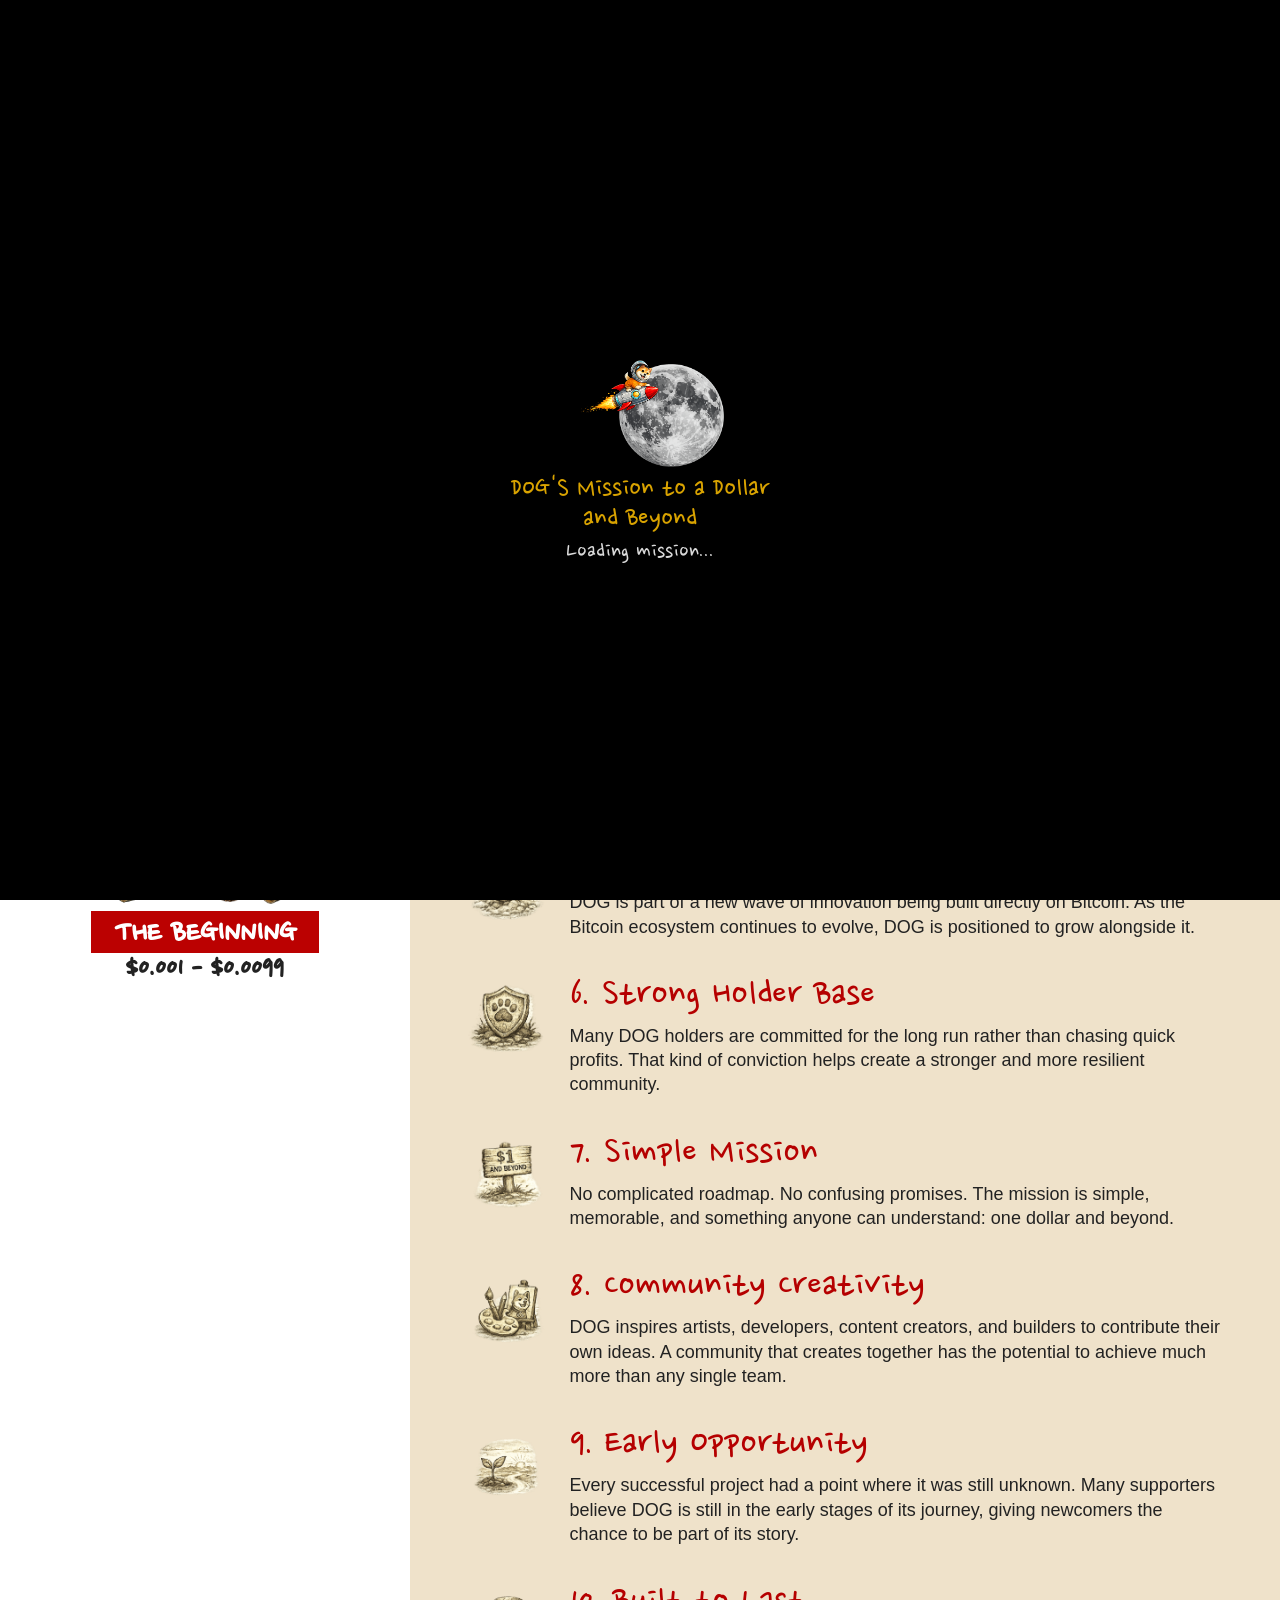
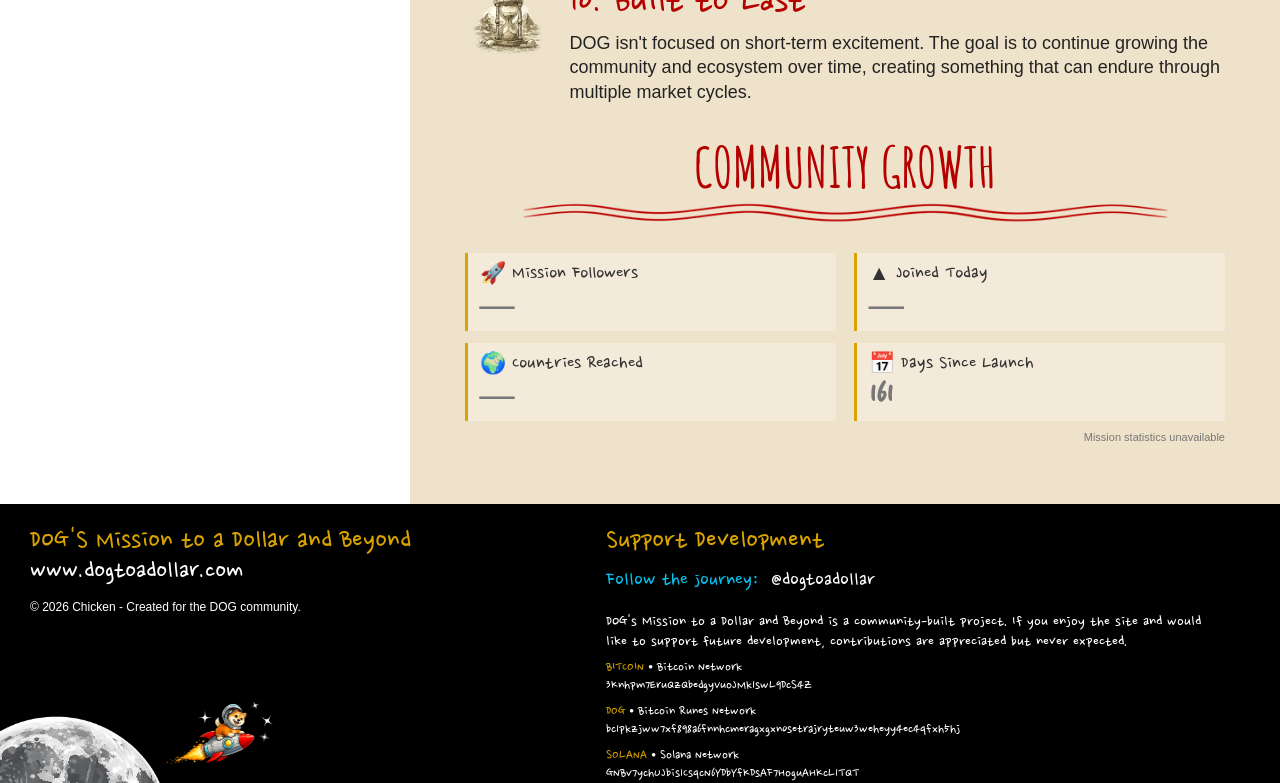
==== commit 986e53d7: "Update index.html" ====
--- a/index.html
+++ b/index.html
@@ -1,4 +1,3 @@
-
 
 
 
@@ -45,7 +44,7 @@
     <meta property="og:url" content="https://www.dogtoadollar.com/">
     <meta property="og:title" content="DOG's Mission to a Dollar and Beyond | $DOG on Bitcoin">
     <meta property="og:description" content="Follow $DOG on Bitcoin's mission to one dollar and beyond.">
-    <meta property="og:image" content="https://www.dogtoadollar.com/images/social-preview.jpg">
+    <meta property="og:image" content="https://www.dogtoadollar.com/images/social-preview-v2.jpg">
 
     <!-- X (Twitter) -->
     <meta name="twitter:card" content="summary_large_image">
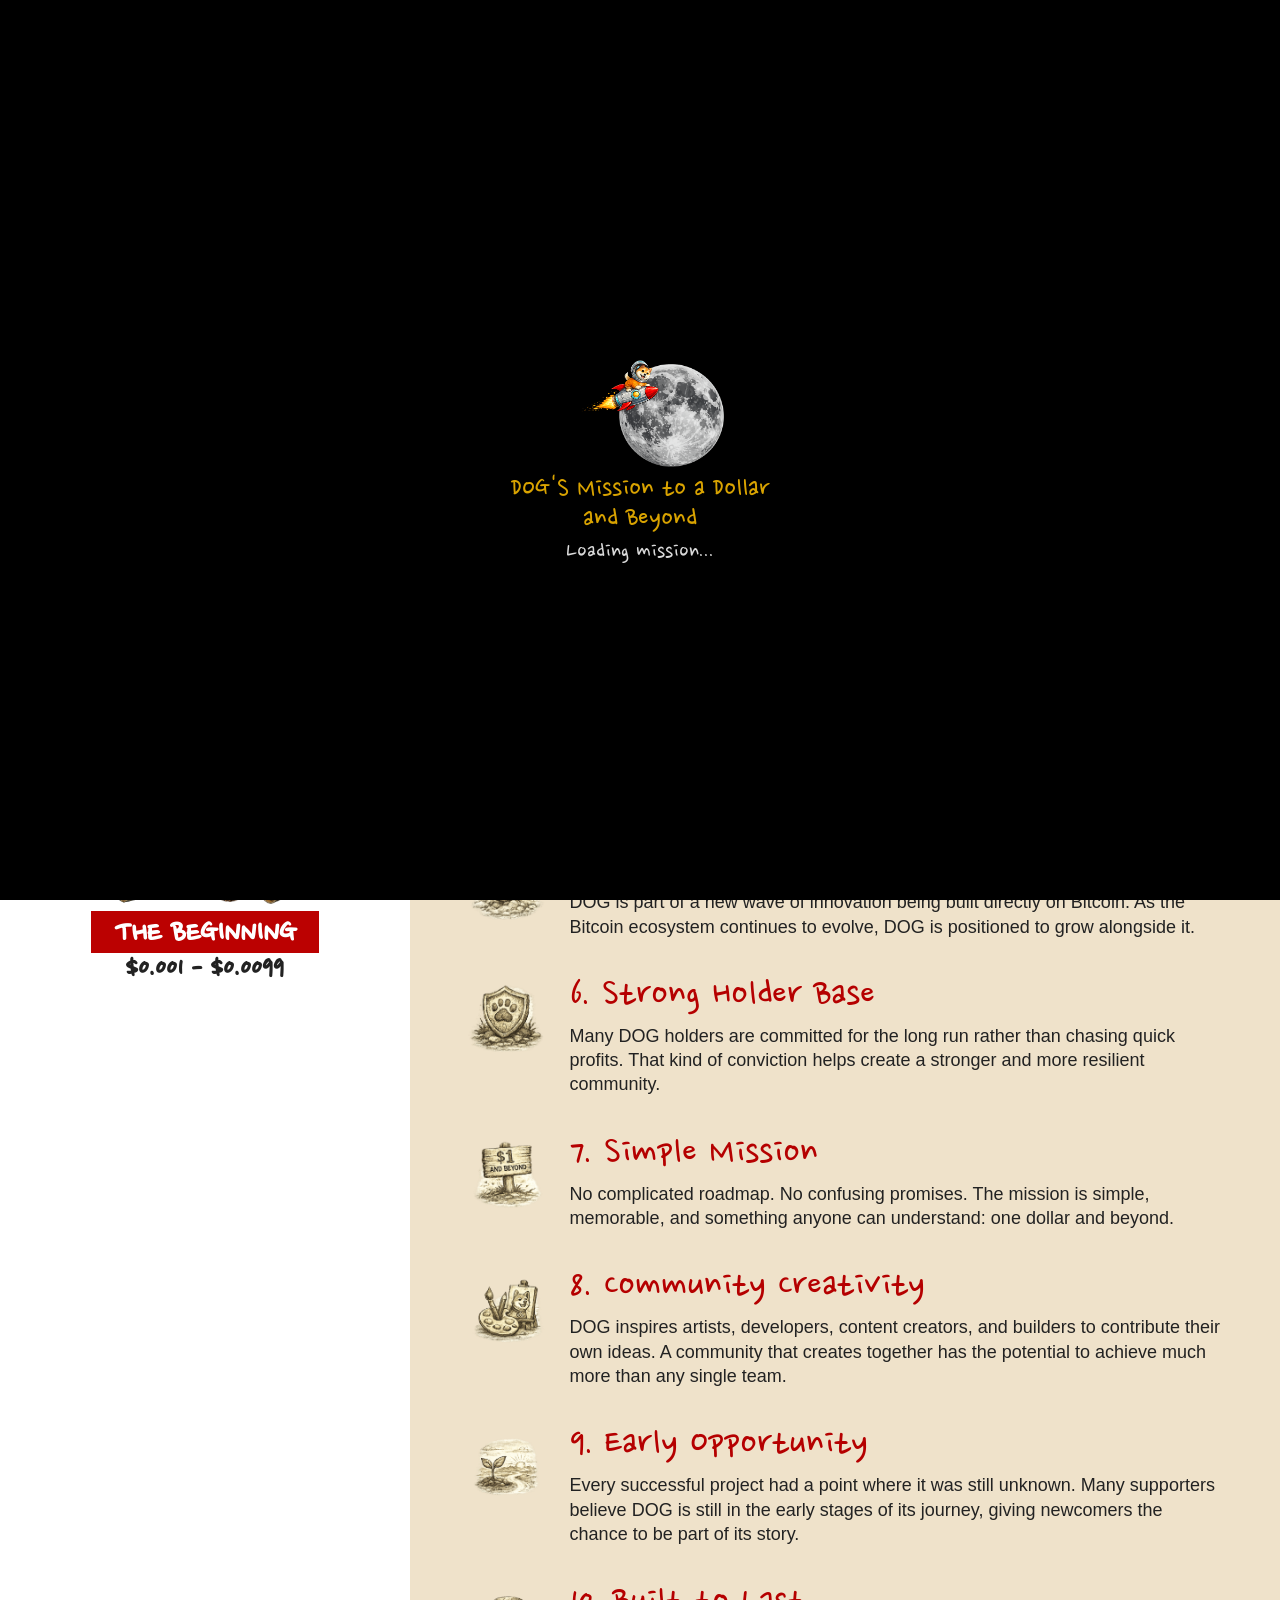
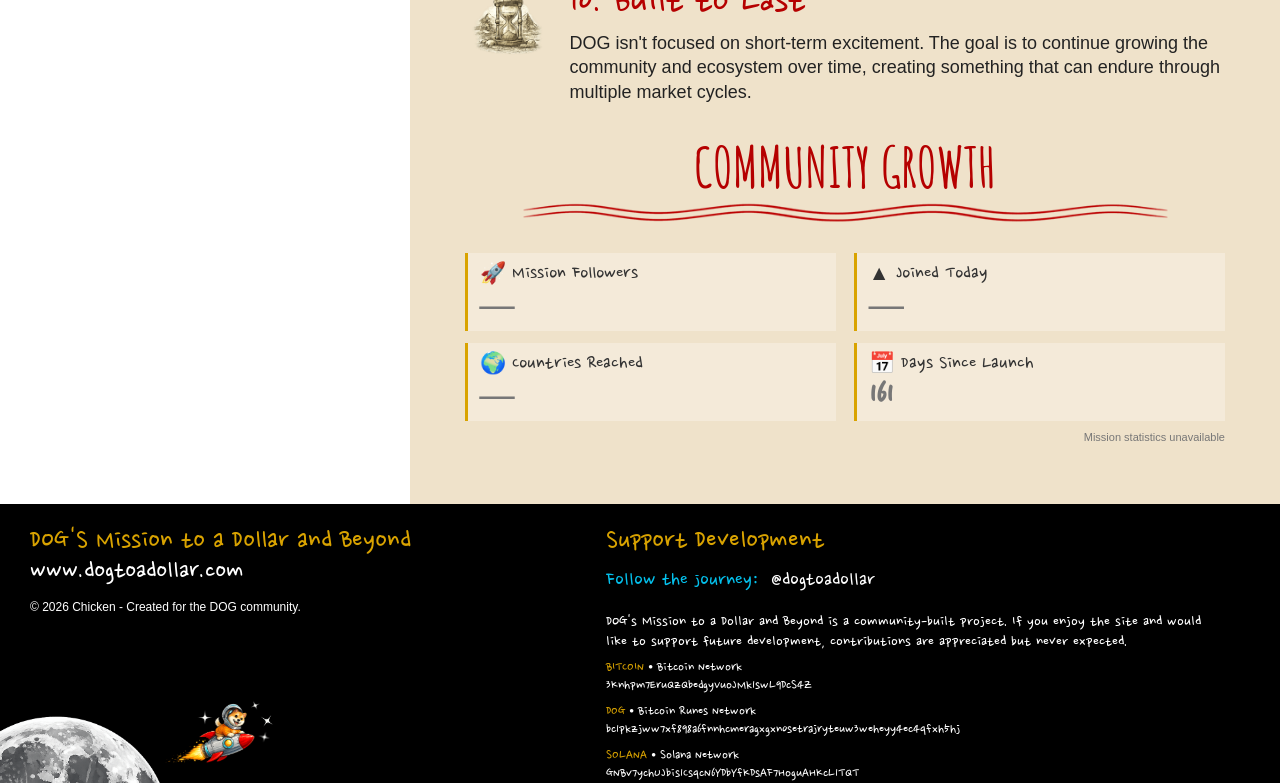
==== commit 71061a46: "Update index.html" ====
--- a/index.html
+++ b/index.html
@@ -51,7 +51,7 @@
     <meta name="twitter:url" content="https://www.dogtoadollar.com/">
     <meta name="twitter:title" content="DOG's Mission to a Dollar and Beyond | $DOG on Bitcoin">
     <meta name="twitter:description" content="Follow $DOG on Bitcoin's mission to one dollar and beyond.">
-    <meta name="twitter:image" content="https://www.dogtoadollar.com/images/social-preview.jpg">
+    <meta name="twitter:image" content="https://www.dogtoadollar.com/images/social-preview-v2.jpg">
 
     <!-- Canonical -->
     <link rel="canonical" href="https://www.dogtoadollar.com/">
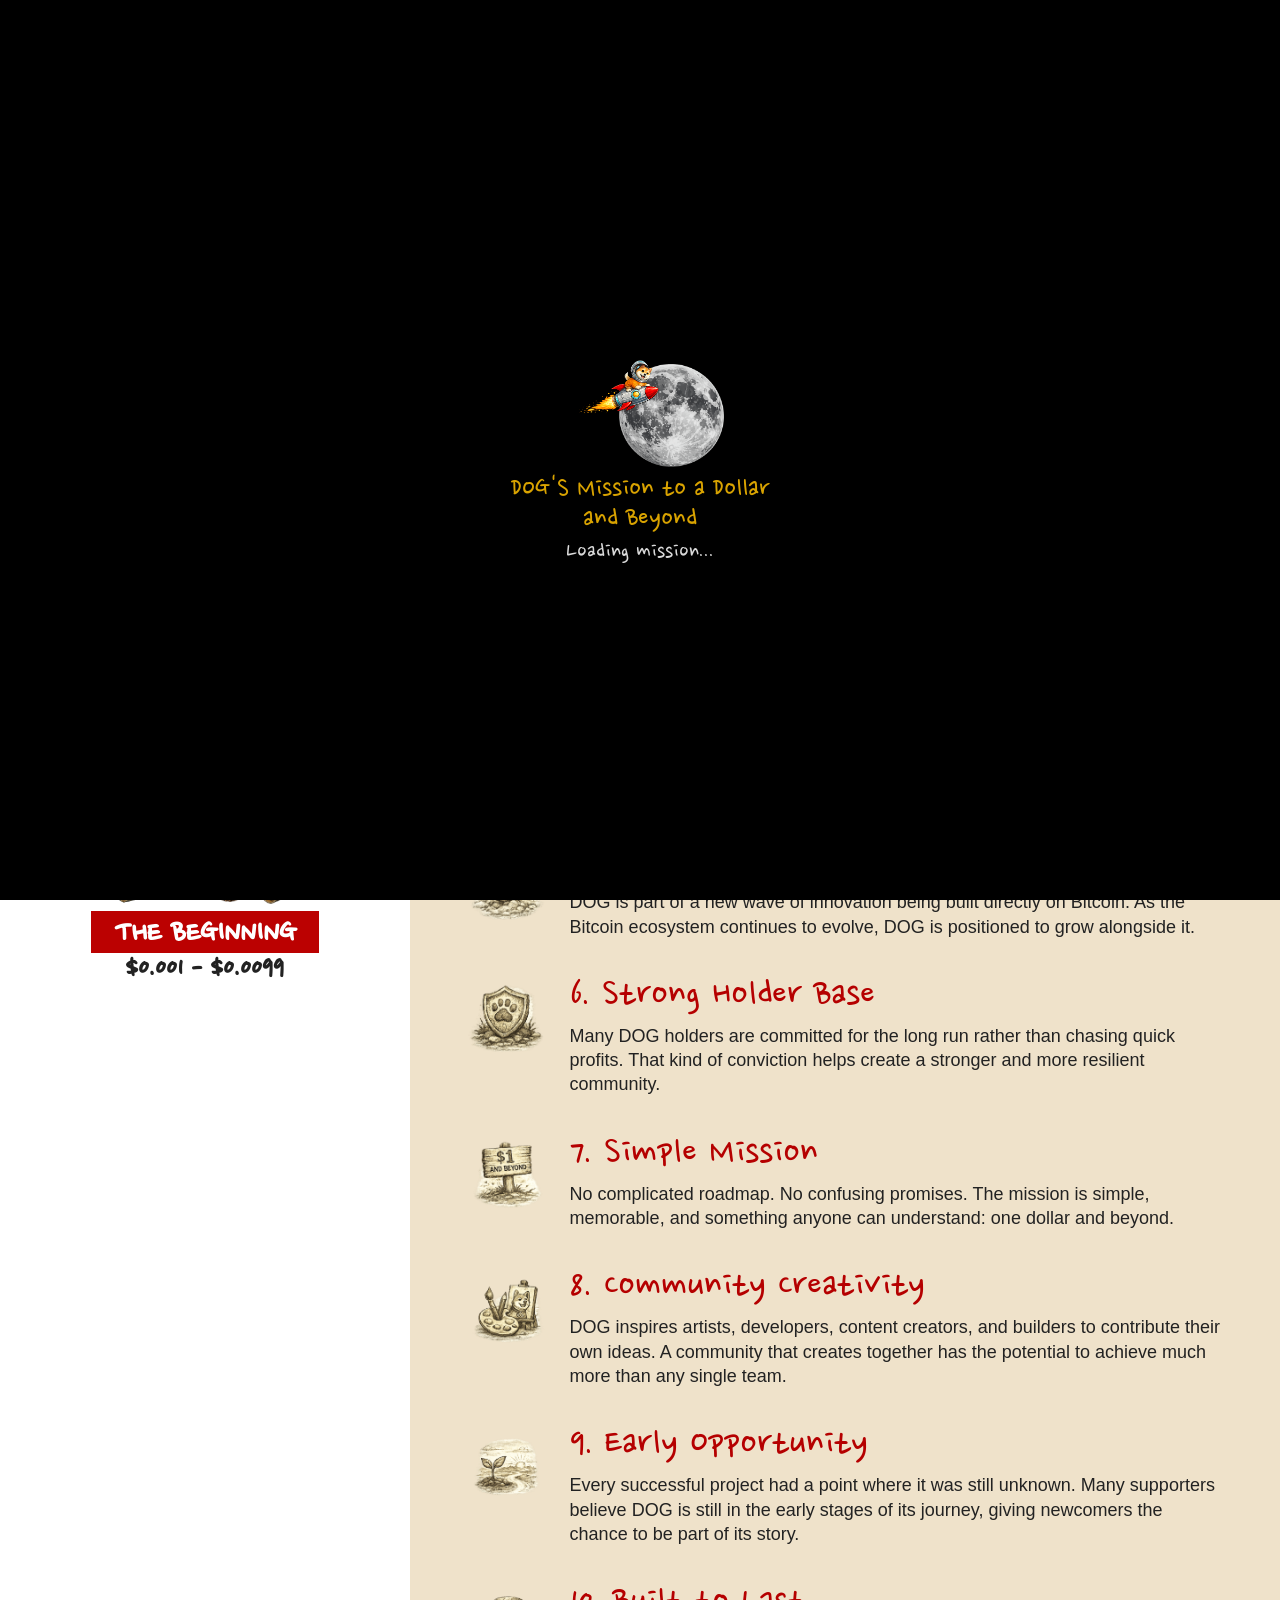
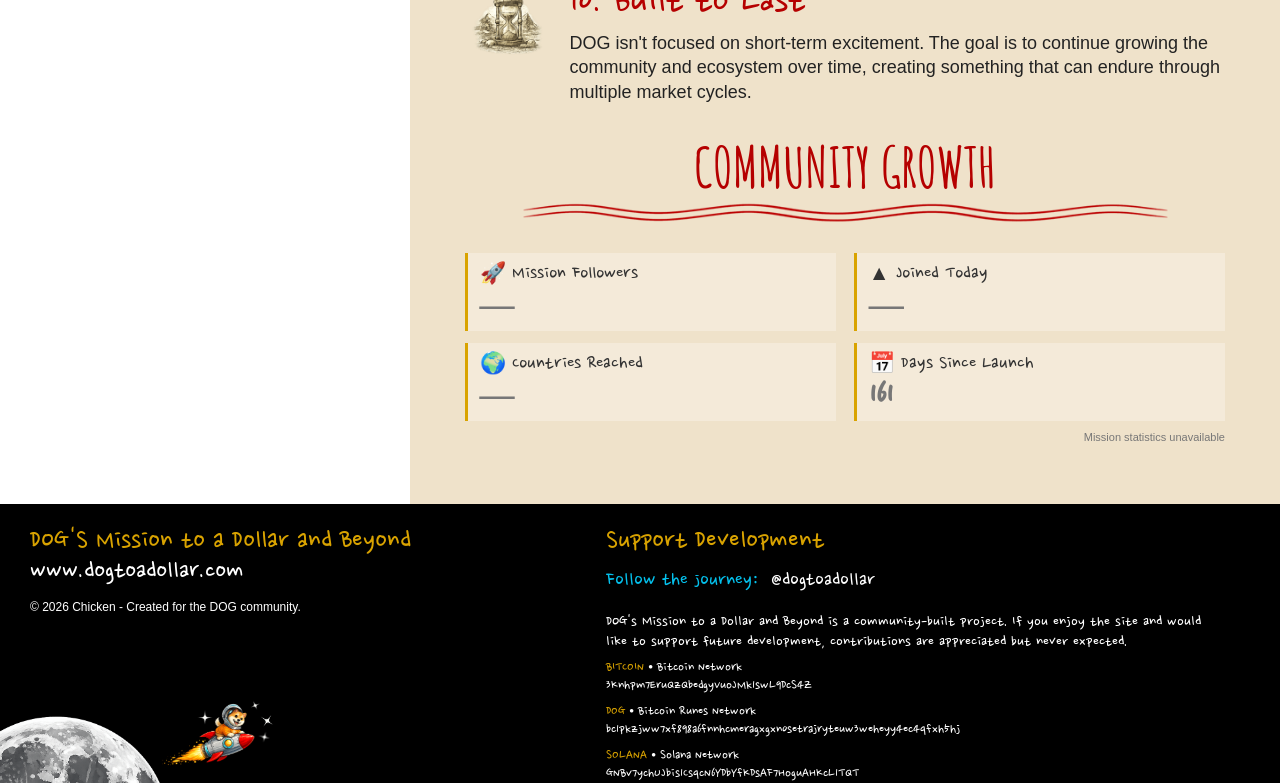
==== commit f5426e8c: "Update index.html" ====
--- a/index.html
+++ b/index.html
@@ -8,53 +8,84 @@
 <head>
     <meta charset="UTF-8">
     <meta name="viewport" content="width=device-width, initial-scale=1.0">
-    
-    <!-- Google tag (gtag.js) -->
+
+    <!-- Primary SEO -->
+    <title>Dog to a Dollar | $DOG on Bitcoin Live Price & Journey Tracker</title>
+
+    <meta
+        name="description"
+        content="Track $DOG on Bitcoin's journey to one dollar and beyond with live price updates, a five-phase journey tracker, community growth, milestones, and more."
+    >
+
+    <meta name="robots" content="index, follow">
+    <link rel="canonical" href="https://www.dogtoadollar.com/">
+
+    <!-- Open Graph / Facebook / Discord / Telegram -->
+    <meta property="og:type" content="website">
+    <meta property="og:site_name" content="Dog to a Dollar">
+    <meta property="og:url" content="https://www.dogtoadollar.com/">
+    <meta property="og:title" content="Dog to a Dollar | $DOG on Bitcoin Live Price & Journey Tracker">
+    <meta property="og:description" content="Track $DOG's journey from the Bottom to Moonbound with live price updates, community growth, milestones, and more.">
+    <meta property="og:image" content="https://www.dogtoadollar.com/images/social-preview-v2.jpg">
+    <meta property="og:image:secure_url" content="https://www.dogtoadollar.com/images/social-preview-v2.jpg">
+    <meta property="og:image:type" content="image/jpeg">
+    <meta property="og:image:width" content="1200">
+    <meta property="og:image:height" content="630">
+    <meta property="og:image:alt" content="Dog to a Dollar journey tracker showing all five phases of DOG's mission">
+
+    <!-- X / Twitter -->
+    <meta name="twitter:card" content="summary_large_image">
+    <meta name="twitter:url" content="https://www.dogtoadollar.com/">
+    <meta name="twitter:title" content="Dog to a Dollar | $DOG on Bitcoin Live Price & Journey Tracker">
+    <meta name="twitter:description" content="Track $DOG's journey from the Bottom to Moonbound with live price updates, community growth, milestones, and more.">
+    <meta name="twitter:image" content="https://www.dogtoadollar.com/images/social-preview-v2.jpg">
+    <meta name="twitter:image:alt" content="Dog to a Dollar journey tracker showing all five phases of DOG's mission">
+
+    <!-- Website structured data -->
+    <script type="application/ld+json">
+    {
+        "@context": "https://schema.org",
+        "@type": "WebSite",
+        "name": "Dog to a Dollar",
+        "alternateName": "DOG's Mission to a Dollar and Beyond",
+        "url": "https://www.dogtoadollar.com/",
+        "description": "A one-page website tracking DOG on Bitcoin's live price, journey phases, community growth, and milestones."
+    }
+    </script>
+
+    <!-- Google Analytics -->
     <script async src="https://www.googletagmanager.com/gtag/js?id=G-J57GBJNRJK"></script>
     <script>
-    window.dataLayer = window.dataLayer || [];
-    function gtag(){dataLayer.push(arguments);}
-    gtag('js', new Date());
-
-    gtag('config', 'G-J57GBJNRJK');
+        window.dataLayer = window.dataLayer || [];
+
+        function gtag() {
+            dataLayer.push(arguments);
+        }
+
+        gtag("js", new Date());
+        gtag("config", "G-J57GBJNRJK");
     </script>
-    <link rel="icon" type="image/png" href="favicon.png">
-    <link rel="preload" as="image" href="images/dog-rocket.png" fetchpriority="high">
-    <link rel="preload" as="image" href="images/full-moon.png">
-    <link rel="preload" as="image" href="images/dog-bottom.png">
-    <link rel="preload" as="image" href="images/bg_bottom.png">
-    <link rel="preload" as="image" href="images/bg_beginning.png">
-    <link rel="preload" as="image" href="images/bg_momentum.png">
-    <link rel="preload" as="image" href="images/bg_skybound.png">
-    <link rel="preload" as="image" href="images/bg_moonbound.png">
-    <link rel="stylesheet" href="css/style.css">
+
+    <!-- Icons -->
+    <link rel="icon" type="image/png" href="/favicon.png">
+
+    <!-- Fonts -->
     <link rel="preconnect" href="https://fonts.googleapis.com">
     <link rel="preconnect" href="https://fonts.gstatic.com" crossorigin>
-    <link href="https://fonts.googleapis.com/css2?family=Amatic+SC:wght@400;700&family=Nanum+Pen+Script&display=swap" rel="stylesheet">
-
-    <!-- Primary Meta Tags -->
-    <title>DOG to a Dollar and Beyond | $DOG on Bitcoin</title>
-
-    <meta name="title" content="DOG's Mission to a Dollar and Beyond | $DOG on Bitcoin">
-
-    <meta name="description" content="Follow $DOG on Bitcoin's mission to one dollar and beyond. Track the live price, explore every milestone, and join the journey.">
-
-    <!-- Open Graph / Facebook / Discord / Telegram -->
-    <meta property="og:type" content="website">
-    <meta property="og:url" content="https://www.dogtoadollar.com/">
-    <meta property="og:title" content="DOG's Mission to a Dollar and Beyond | $DOG on Bitcoin">
-    <meta property="og:description" content="Follow $DOG on Bitcoin's mission to one dollar and beyond.">
-    <meta property="og:image" content="https://www.dogtoadollar.com/images/social-preview-v2.jpg">
-
-    <!-- X (Twitter) -->
-    <meta name="twitter:card" content="summary_large_image">
-    <meta name="twitter:url" content="https://www.dogtoadollar.com/">
-    <meta name="twitter:title" content="DOG's Mission to a Dollar and Beyond | $DOG on Bitcoin">
-    <meta name="twitter:description" content="Follow $DOG on Bitcoin's mission to one dollar and beyond.">
-    <meta name="twitter:image" content="https://www.dogtoadollar.com/images/social-preview-v2.jpg">
-
-    <!-- Canonical -->
-    <link rel="canonical" href="https://www.dogtoadollar.com/">
+
+    <link
+        href="https://fonts.googleapis.com/css2?family=Amatic+SC:wght@400;700&family=Nanum+Pen+Script&display=swap"
+        rel="stylesheet"
+    >
+
+    <!-- Critical images -->
+    <link rel="preload" as="image" href="/images/dog-rocket.png" fetchpriority="high">
+    <link rel="preload" as="image" href="/images/full-moon.png">
+    <link rel="preload" as="image" href="/images/dog-bottom.png">
+    <link rel="preload" as="image" href="/images/bg_bottom.png">
+
+    <!-- Main stylesheet -->
+    <link rel="stylesheet" href="/css/style.css">
 </head>
 
 <body class="is-loading">
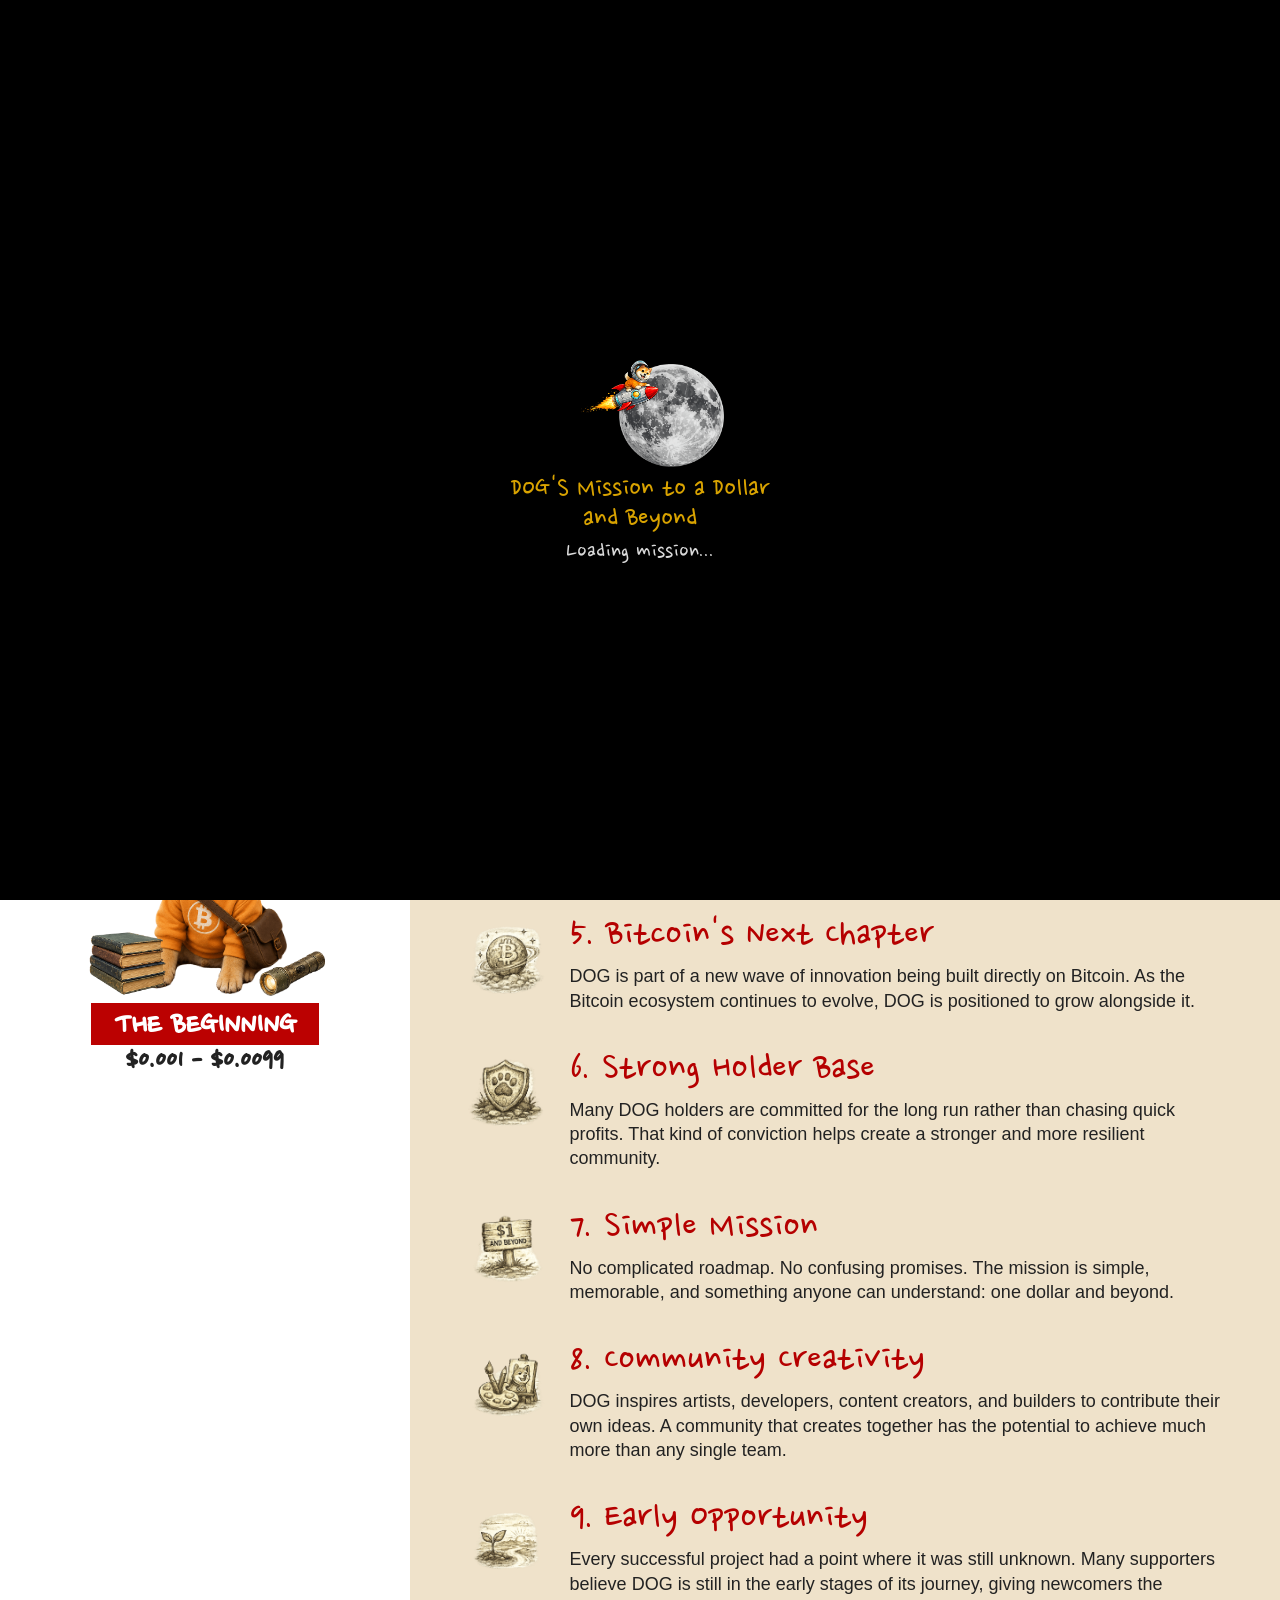
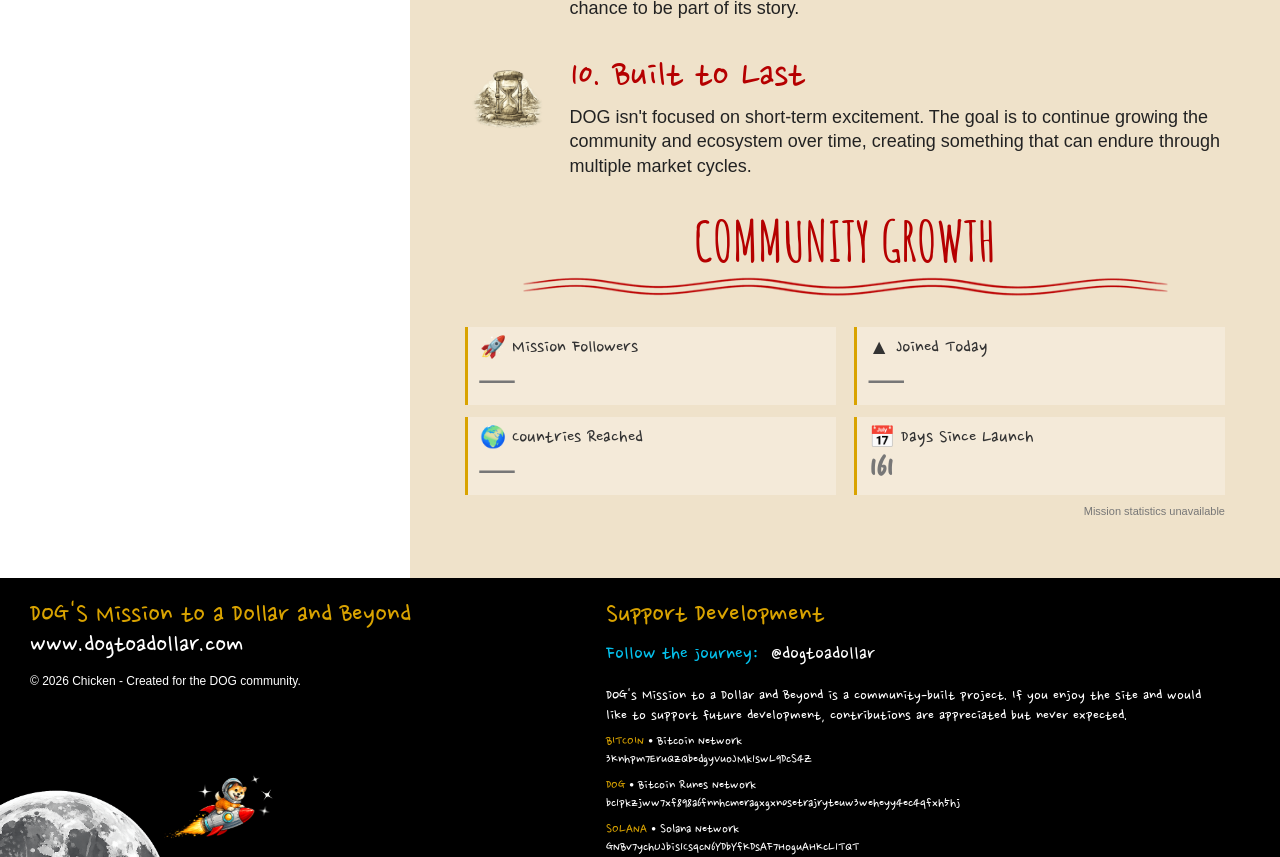
==== commit 43a3b120: "Update index.html" ====
--- a/index.html
+++ b/index.html
@@ -1,3 +1,4 @@
+
 
 
 
@@ -101,6 +102,29 @@
     </div>
 </div>
 
+<!-- ABOUT DOG BANNER -->
+<section class="about-dog-banner" id="aboutDogBanner" aria-labelledby="aboutDogBannerTitle">
+    <div class="about-dog-banner-inner">
+        <div class="about-dog-banner-heading">
+            <span class="about-dog-banner-icon" aria-hidden="true">📣</span>
+            <span id="aboutDogBannerTitle">About Dog to a Dollar</span>
+        </div>
+
+        <div class="about-dog-banner-divider" aria-hidden="true"></div>
+
+        <p class="about-dog-banner-text">
+            Dog to a Dollar is an interactive journey tracker for $DOG on Bitcoin.
+            Follow the live price, explore the five journey phases, track community growth,
+            and celebrate milestones, all in one place.
+            <span class="about-dog-banner-new">New to DOG?
+                <a href="https://doggotothemoon.io/" target="_blank" rel="noopener noreferrer">Learn more here.</a>
+            </span>
+        </p>
+
+        <button class="about-dog-banner-close" type="button" aria-label="Close About Dog banner">&times;</button>
+    </div>
+</section>
+
 <header class="top-banner">
     <div class="top-banner-content">
         <div class="site-title">DOG'S Mission to a Dollar and Beyond</div>
@@ -148,6 +172,10 @@
     </div>
 
     <div class="timeline-panel">
+
+    <div class="timeline-scroll-hint" id="timelineScrollHint">
+        ↓ Scroll Timeline ↓
+    </div>
 
         <div class="phase-scene phase-bottom">
             <div class="dog-scene-bottom phase-trigger" data-phase="bottom" role="button" tabindex="0">
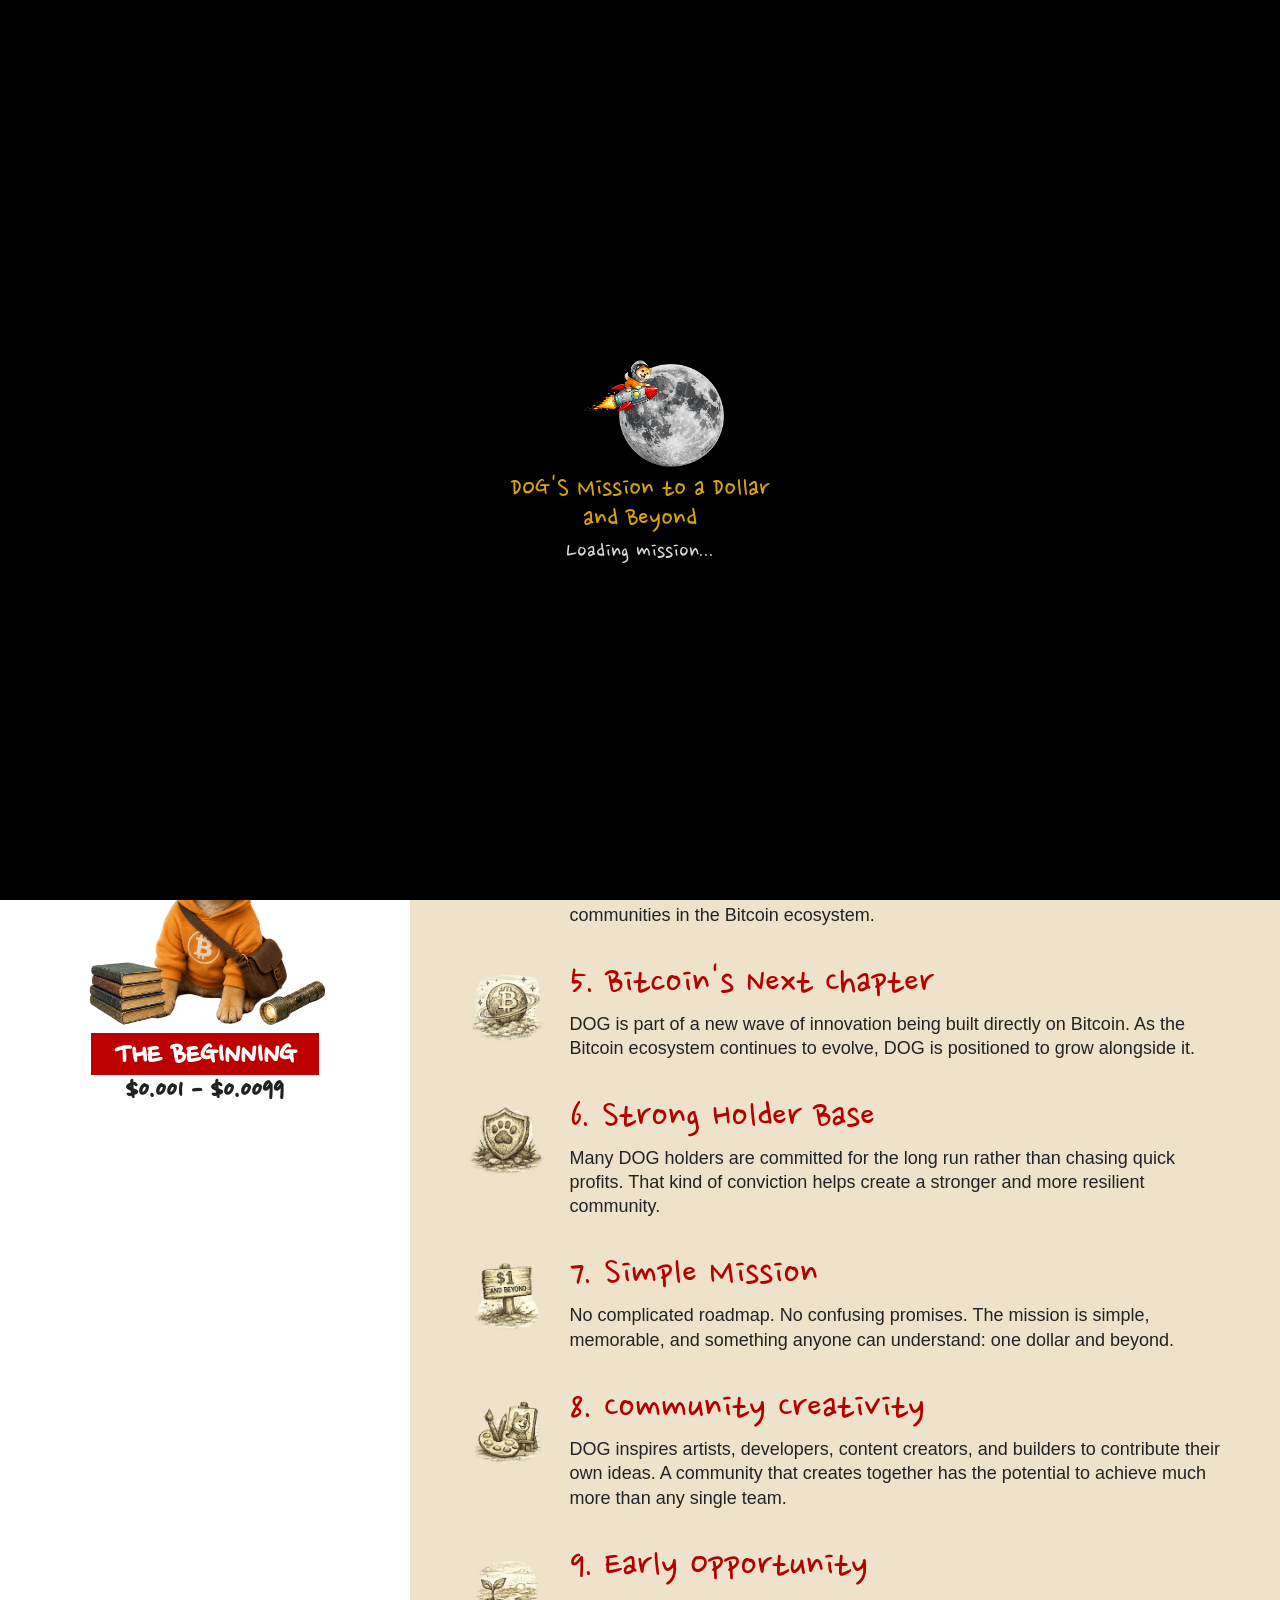
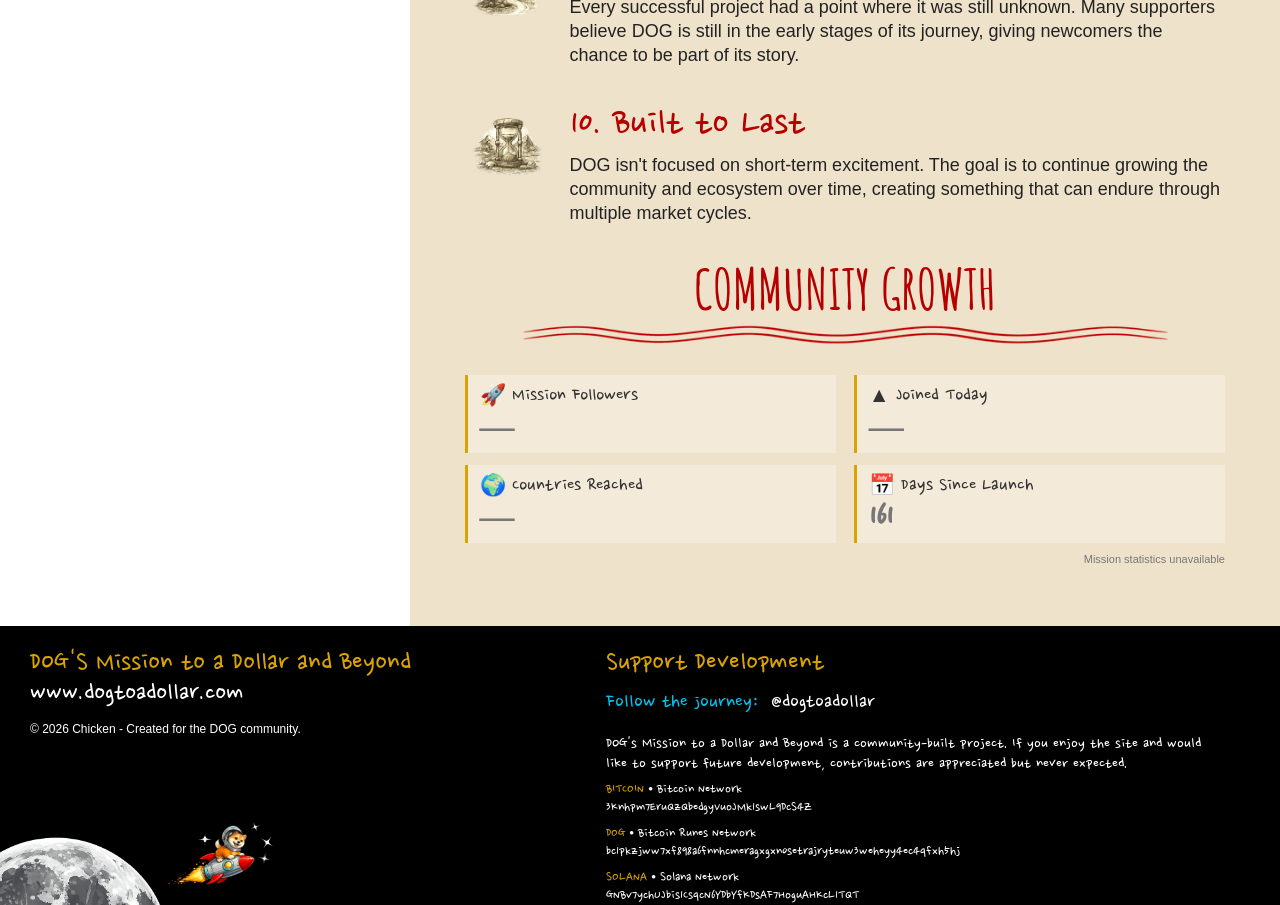
==== commit 52b33f4f: "Add preload links for additional background images" ====
--- a/index.html
+++ b/index.html
@@ -84,6 +84,10 @@
     <link rel="preload" as="image" href="/images/full-moon.png">
     <link rel="preload" as="image" href="/images/dog-bottom.png">
     <link rel="preload" as="image" href="/images/bg_bottom.png">
+    <link rel="preload" as="image" href="/images/bg_beginning.png">
+    <link rel="preload" as="image" href="/images/bg_momentum.png">
+    <link rel="preload" as="image" href="/images/bg_skybound.png">
+    <link rel="preload" as="image" href="/images/bg_moonbound.png">
 
     <!-- Main stylesheet -->
     <link rel="stylesheet" href="/css/style.css">
@@ -371,7 +375,7 @@
 
             <div class="bottom-hero">
                 <div class="bottom-hero-scene phase-hero-scene-with-bg">
-                    <img src="images/bg_beginning.png" class="phase-hero-background hero-beginning-background" alt="" aria-hidden="true" decoding="async" loading="lazy">
+                    <img src="images/bg_beginning.png" class="phase-hero-background hero-beginning-background" alt="" aria-hidden="true" decoding="async">
 
                     <div class="phase-hero-foreground">
                         <img src="images/dog-beginning.png" class="hero-beginning-dog" alt="DOG beginning the journey" decoding="async" loading="lazy">
@@ -417,7 +421,7 @@
 
             <div class="bottom-hero">
                 <div class="bottom-hero-scene phase-hero-scene-with-bg">
-                    <img src="images/bg_momentum.png" class="phase-hero-background hero-momentum-background" alt="" aria-hidden="true" decoding="async" loading="lazy">
+                    <img src="images/bg_momentum.png" class="phase-hero-background hero-momentum-background" alt="" aria-hidden="true" decoding="async">
 
                     <div class="phase-hero-foreground">
                         <img src="images/dog-momentum.png" class="hero-momentum-dog" alt="DOG building momentum" decoding="async" loading="lazy">
@@ -463,7 +467,7 @@
 
             <div class="bottom-hero">
                 <div class="bottom-hero-scene phase-hero-scene-with-bg">
-                    <img src="images/bg_skybound.png" class="phase-hero-background hero-skybound-background" alt="" aria-hidden="true" decoding="async" loading="lazy">
+                    <img src="images/bg_skybound.png" class="phase-hero-background hero-skybound-background" alt="" aria-hidden="true" decoding="async">
 
                     <div class="phase-hero-foreground">
                         <img src="images/dog-skybound.png" class="hero-skybound-dog" alt="DOG reaching the sky" decoding="async" loading="lazy">
@@ -508,7 +512,7 @@
 
             <div class="bottom-hero">
                 <div class="bottom-hero-scene phase-hero-scene-with-bg">
-                    <img src="images/bg_moonbound.png" class="phase-hero-background hero-moonbound-background" alt="" aria-hidden="true" decoding="async" loading="lazy">
+                    <img src="images/bg_moonbound.png" class="phase-hero-background hero-moonbound-background" alt="" aria-hidden="true" decoding="async">
 
                     <div class="phase-hero-foreground">
                         <img src="images/dog-moonbound.png" class="hero-moonbound-dog" alt="DOG on the moon" decoding="async" loading="lazy">
--- a/css/style.css
+++ b/css/style.css
@@ -132,7 +132,7 @@
     min-height:100vh;
     position:relative;
     background:#fff;
-    padding-bottom:80px;
+    padding-bottom:180px;
 }
 
 .content-panel{
@@ -415,7 +415,7 @@
 
 .bottom-hero-scene{
     position:relative;
-    width:520px;
+    width:min(520px, 100%);
     height:410px;
     margin:0 auto;
 }
@@ -455,14 +455,14 @@
 /* RIGHT HERO - SHARED PHASE BACKGROUNDS */
 
 .phase-hero-scene-with-bg{
-    width:620px;
+    width:min(620px, 100%);
     overflow:visible;
     isolation:isolate;
 }
 
 .phase-hero-background{
     position:absolute;
-    width:700px;
+    width:min(700px, 100%);
     height:auto;
     left:50%;
     top:49%;
@@ -1615,6 +1615,43 @@
 }
 
 /* =====================
+   NARROW DESKTOP / TABLET HERO SCALING
+   Keeps the full background visible without overlapping the timeline
+===================== */
+
+html,
+body{
+    max-width:100%;
+    overflow-x:clip;
+}
+
+.timeline-panel,
+.content-panel{
+    min-width:0;
+}
+
+@media (min-width:769px) and (max-width:1100px){
+    .bottom-hero{
+        height:350px;
+    }
+
+    .bottom-hero-scene{
+        transform:scale(.82);
+        transform-origin:top center;
+    }
+}
+
+@media (min-width:769px) and (max-width:900px){
+    .bottom-hero{
+        height:300px;
+    }
+
+    .bottom-hero-scene{
+        transform:scale(.70);
+    }
+}
+
+/* =====================
    MOBILE STYLES
 ===================== */
 
@@ -2286,3 +2323,257 @@
         font-size:29px;
     }
 }
+
+
+/* =====================
+   ABOUT DOG TOP BANNER
+===================== */
+
+.about-dog-banner{
+    width:100%;
+    max-width:1600px;
+    margin:0 auto;
+    padding:7px 8px 6px;
+    background:#000;
+}
+
+.about-dog-banner-inner{
+    min-height:88px;
+    display:grid;
+    grid-template-columns:auto 1px minmax(0, 1fr) auto;
+    align-items:center;
+    gap:24px;
+    padding:14px 24px;
+    color:#090909;
+    background:linear-gradient(110deg, #ffc53d 0%, #ffe08a 47%, #ffc83e 100%);
+    border:1px solid rgba(255,255,255,.32);
+    border-radius:11px;
+    box-shadow:0 5px 15px rgba(0,0,0,.42), inset 0 1px 0 rgba(255,255,255,.35);
+    overflow:hidden;
+    transition:opacity .28s ease, transform .28s ease, max-height .35s ease, padding .35s ease, margin .35s ease;
+}
+
+.about-dog-banner-heading{
+    display:flex;
+    align-items:center;
+    gap:13px;
+    white-space:nowrap;
+    font-family:Avenir, Arial, sans-serif;
+    font-size:22px;
+    line-height:1.1;
+    font-weight:800;
+}
+
+.about-dog-banner-icon{
+    display:inline-flex;
+    align-items:center;
+    justify-content:center;
+    font-size:34px;
+    line-height:1;
+    filter:grayscale(1) contrast(1.7);
+}
+
+.about-dog-banner-divider{
+    width:1px;
+    height:52px;
+    background:rgba(83,54,0,.28);
+    box-shadow:1px 0 0 rgba(255,255,255,.3);
+}
+
+.about-dog-banner-text{
+    margin:0;
+    font-family:Avenir, Arial, sans-serif;
+    font-size:19px;
+    line-height:1.38;
+    color:#090909;
+}
+
+.about-dog-banner-new{
+    white-space:nowrap;
+}
+
+.about-dog-banner-text a,
+.about-dog-banner-text a:visited{
+    color:#8b0000;
+    font-weight:800;
+    text-decoration:underline;
+    text-underline-offset:2px;
+}
+
+.about-dog-banner-text a:hover{
+    color:#000;
+}
+
+.about-dog-banner-close{
+    width:46px;
+    height:46px;
+    display:flex;
+    align-items:center;
+    justify-content:center;
+    flex:0 0 46px;
+    border:0;
+    padding:0;
+    background:transparent;
+    color:#050505;
+    font-family:Arial, sans-serif;
+    font-size:48px;
+    font-weight:300;
+    line-height:1;
+    cursor:pointer;
+    transition:transform .18s ease, opacity .18s ease;
+}
+
+.about-dog-banner-close:hover{
+    transform:scale(1.12);
+    opacity:.65;
+}
+
+.about-dog-banner.is-closing .about-dog-banner-inner{
+    opacity:0;
+    transform:translateY(-12px);
+}
+
+@media (max-width:900px){
+    .about-dog-banner{
+        padding:5px 5px 4px;
+    }
+
+    .about-dog-banner-inner{
+        min-height:0;
+        grid-template-columns:1fr auto;
+        gap:9px 14px;
+        padding:13px 14px 14px;
+    }
+
+    .about-dog-banner-heading{
+        font-size:20px;
+    }
+
+    .about-dog-banner-icon{
+        font-size:28px;
+    }
+
+    .about-dog-banner-divider{
+        display:none;
+    }
+
+    .about-dog-banner-text{
+        grid-column:1 / -1;
+        grid-row:2;
+        font-size:15px;
+        line-height:1.4;
+        padding-right:2px;
+    }
+
+    .about-dog-banner-close{
+        grid-column:2;
+        grid-row:1;
+        width:38px;
+        height:38px;
+        font-size:40px;
+    }
+
+    .about-dog-banner-new{
+        display:block;
+        margin-top:5px;
+        white-space:normal;
+    }
+}
+
+@media (max-width:420px){
+    .about-dog-banner-heading{
+        font-size:18px;
+        gap:8px;
+    }
+
+    .about-dog-banner-text{
+        font-size:14px;
+    }
+}
+
+.timeline-scroll-hint{
+    position:fixed;
+    left:16%;
+    bottom:20px;
+    transform:translateX(-50%);
+
+    background:#222;
+    color:#fff;
+
+    padding:9px 16px;
+    border-radius:5px;
+
+    font-family:Avenir, Arial, sans-serif;
+    font-size:13px;
+    letter-spacing:1px;
+    text-transform:uppercase;
+
+    z-index:9999;
+    pointer-events:none;
+
+    animation:scrollHintBounce 1.3s ease-in-out infinite;
+}
+
+.timeline-scroll-hint{
+    opacity:1;
+    transition:opacity .6s ease;
+}
+
+.timeline-scroll-hint.hide{
+    opacity:0;
+}
+
+@keyframes scrollHintBounce{
+    0%,100%{
+        transform:translate(-50%, 0);
+    }
+
+    50%{
+        transform:translate(-50%, 5px);
+    }
+}
+
+@media(max-width:768px){
+    .timeline-scroll-hint{
+        display:none;
+    }
+}
+
+/* Keep phase backgrounds fully visible on smaller phones */
+
+@media (max-width:430px){
+
+    .bottom-hero{
+        height:255px;
+    }
+
+    .bottom-hero-scene{
+        transform:scale(.58);
+        transform-origin:top center;
+    }
+
+}
+
+@media (max-width:390px){
+
+    .bottom-hero{
+        height:230px;
+    }
+
+    .bottom-hero-scene{
+        transform:scale(.52);
+    }
+
+}
+
+@media (max-width:350px){
+
+    .bottom-hero{
+        height:205px;
+    }
+
+    .bottom-hero-scene{
+        transform:scale(.46);
+    }
+
+}
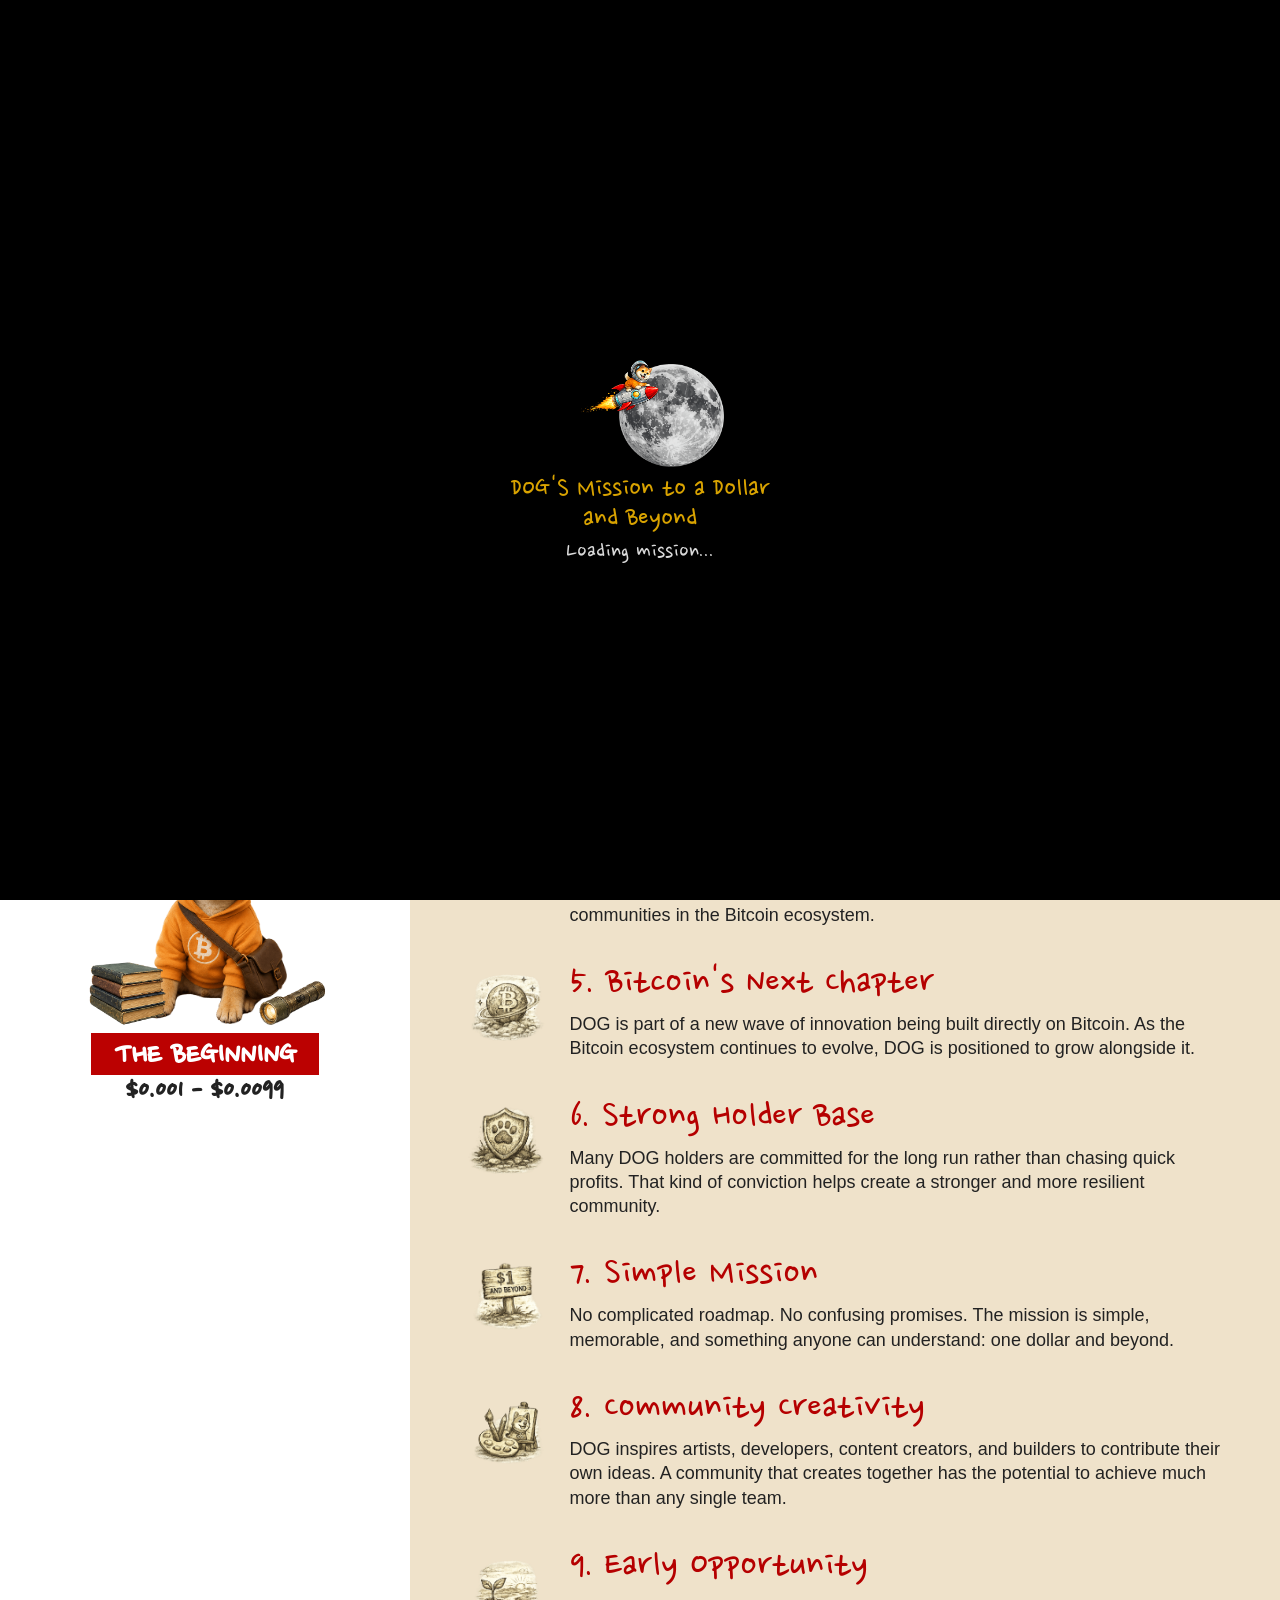
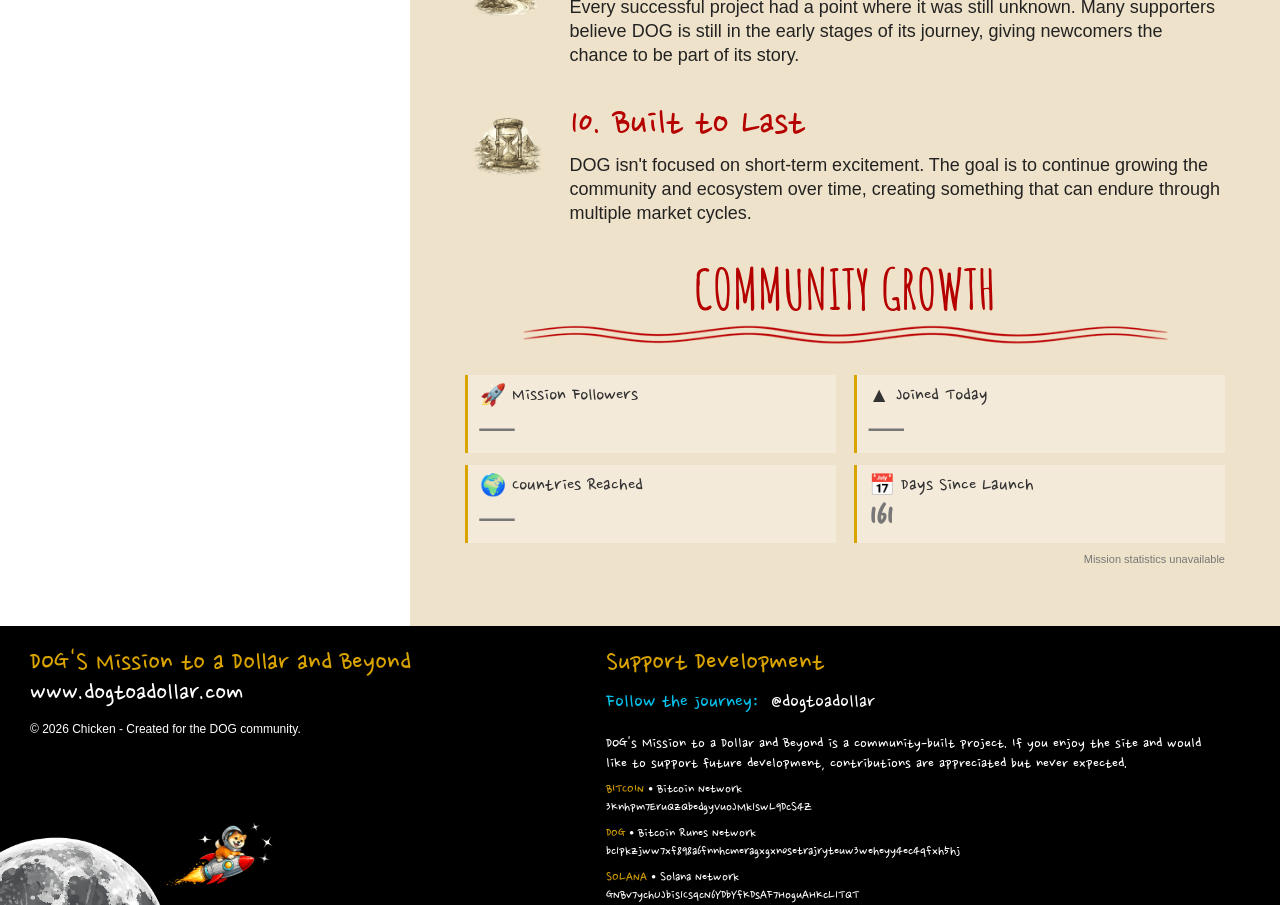
==== commit faea2020: "Optimize image preloading and loading strategy Removed unused preload links for images and added laz" ====
--- a/index.html
+++ b/index.html
@@ -1,3 +1,4 @@
+
 
 
 
@@ -84,10 +85,6 @@
     <link rel="preload" as="image" href="/images/full-moon.png">
     <link rel="preload" as="image" href="/images/dog-bottom.png">
     <link rel="preload" as="image" href="/images/bg_bottom.png">
-    <link rel="preload" as="image" href="/images/bg_beginning.png">
-    <link rel="preload" as="image" href="/images/bg_momentum.png">
-    <link rel="preload" as="image" href="/images/bg_skybound.png">
-    <link rel="preload" as="image" href="/images/bg_moonbound.png">
 
     <!-- Main stylesheet -->
     <link rel="stylesheet" href="/css/style.css">
@@ -130,9 +127,8 @@
 </section>
 
 <header class="top-banner">
-    <div class="top-banner-content">
-        <div class="site-title">DOG'S Mission to a Dollar and Beyond</div>
-        <div class="site-url">www.dogtoadollar.com</div>
+    <div class="top-banner-logo">
+        <img src="images/dog_logo.png" alt="DOG TO A DOLLAR AND BEYOND logo">
     </div>
 
     <img src="images/full-moon.png" class="banner-moon" alt="Moon" decoding="async">
@@ -375,7 +371,7 @@
 
             <div class="bottom-hero">
                 <div class="bottom-hero-scene phase-hero-scene-with-bg">
-                    <img src="images/bg_beginning.png" class="phase-hero-background hero-beginning-background" alt="" aria-hidden="true" decoding="async">
+                    <img src="images/bg_beginning.png" class="phase-hero-background hero-beginning-background" alt="" aria-hidden="true" decoding="async" loading="lazy">
 
                     <div class="phase-hero-foreground">
                         <img src="images/dog-beginning.png" class="hero-beginning-dog" alt="DOG beginning the journey" decoding="async" loading="lazy">
@@ -421,7 +417,7 @@
 
             <div class="bottom-hero">
                 <div class="bottom-hero-scene phase-hero-scene-with-bg">
-                    <img src="images/bg_momentum.png" class="phase-hero-background hero-momentum-background" alt="" aria-hidden="true" decoding="async">
+                    <img src="images/bg_momentum.png" class="phase-hero-background hero-momentum-background" alt="" aria-hidden="true" decoding="async" loading="lazy">
 
                     <div class="phase-hero-foreground">
                         <img src="images/dog-momentum.png" class="hero-momentum-dog" alt="DOG building momentum" decoding="async" loading="lazy">
@@ -467,7 +463,7 @@
 
             <div class="bottom-hero">
                 <div class="bottom-hero-scene phase-hero-scene-with-bg">
-                    <img src="images/bg_skybound.png" class="phase-hero-background hero-skybound-background" alt="" aria-hidden="true" decoding="async">
+                    <img src="images/bg_skybound.png" class="phase-hero-background hero-skybound-background" alt="" aria-hidden="true" decoding="async" loading="lazy">
 
                     <div class="phase-hero-foreground">
                         <img src="images/dog-skybound.png" class="hero-skybound-dog" alt="DOG reaching the sky" decoding="async" loading="lazy">
@@ -512,7 +508,7 @@
 
             <div class="bottom-hero">
                 <div class="bottom-hero-scene phase-hero-scene-with-bg">
-                    <img src="images/bg_moonbound.png" class="phase-hero-background hero-moonbound-background" alt="" aria-hidden="true" decoding="async">
+                    <img src="images/bg_moonbound.png" class="phase-hero-background hero-moonbound-background" alt="" aria-hidden="true" decoding="async" loading="lazy">
 
                     <div class="phase-hero-foreground">
                         <img src="images/dog-moonbound.png" class="hero-moonbound-dog" alt="DOG on the moon" decoding="async" loading="lazy">
